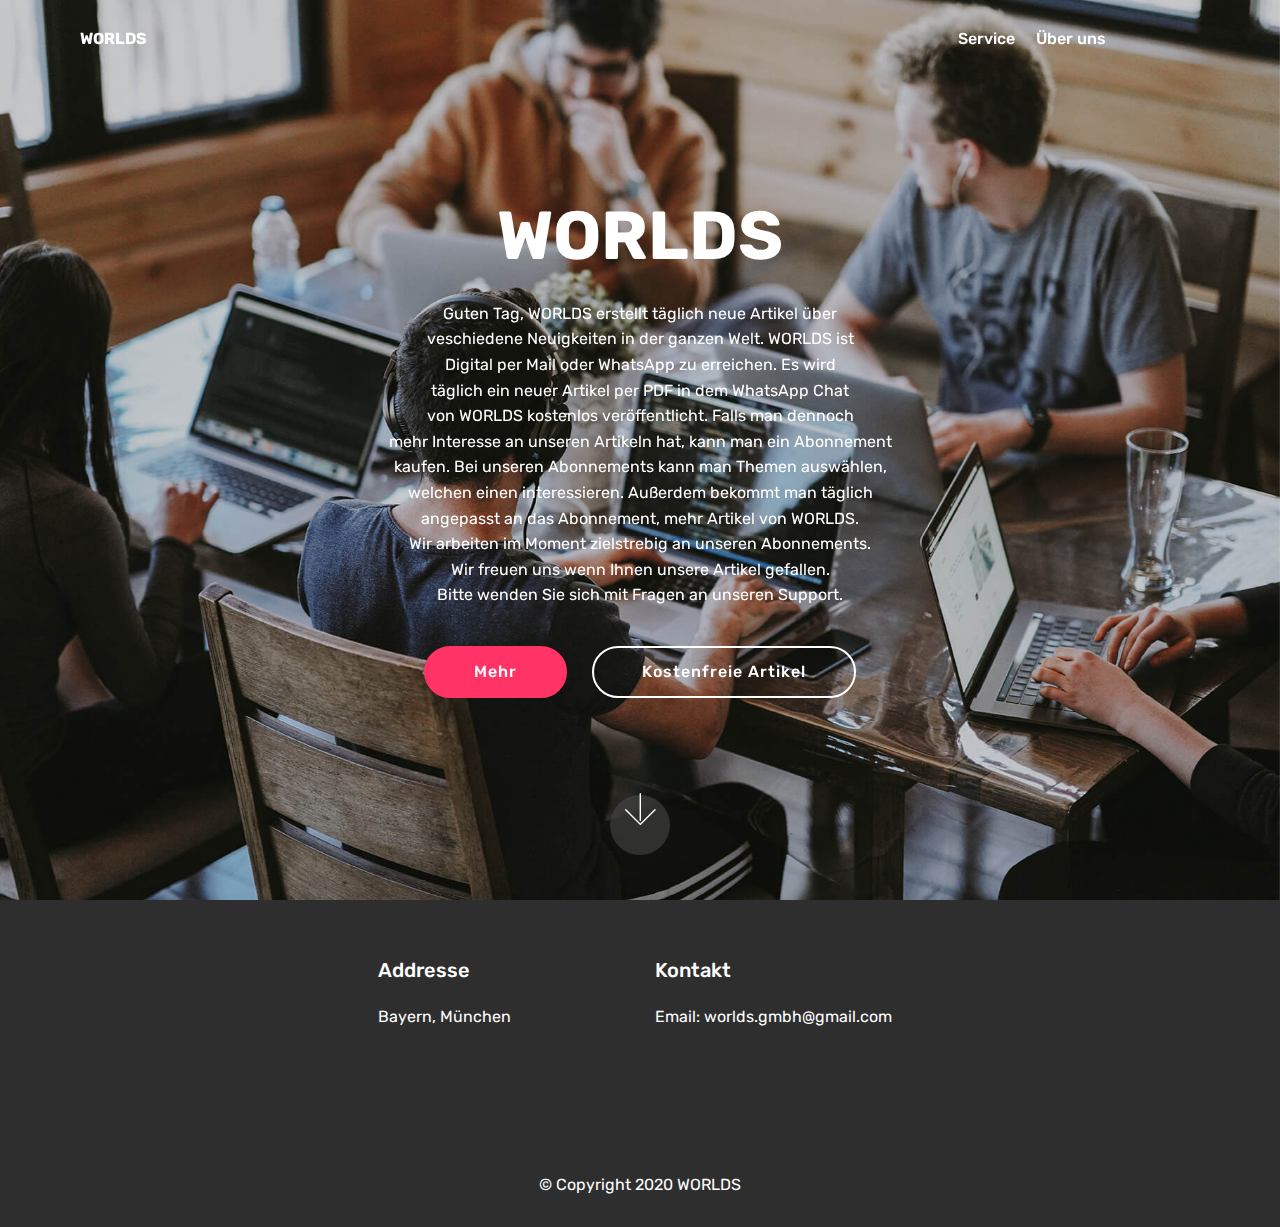
==== index.html @ b723267d "create github pages" ====
<!DOCTYPE html>
<html  >
<head>
  <!-- Site made with Mobirise Website Builder v4.12.3, https://mobirise.com -->
  <meta charset="UTF-8">
  <meta http-equiv="X-UA-Compatible" content="IE=edge">
  <meta name="generator" content="Mobirise v4.12.3, mobirise.com">
  <meta name="viewport" content="width=device-width, initial-scale=1, minimum-scale=1">
  <link rel="shortcut icon" href="assets/images/mbr-52x35.jpeg" type="image/x-icon">
  <meta name="description" content="">
  
  
  <title>Home</title>
  <link rel="stylesheet" href="assets/web/assets/mobirise-icons/mobirise-icons.css">
  <link rel="stylesheet" href="assets/bootstrap/css/bootstrap.min.css">
  <link rel="stylesheet" href="assets/bootstrap/css/bootstrap-grid.min.css">
  <link rel="stylesheet" href="assets/bootstrap/css/bootstrap-reboot.min.css">
  <link rel="stylesheet" href="assets/socicon/css/styles.css">
  <link rel="stylesheet" href="assets/tether/tether.min.css">
  <link rel="stylesheet" href="assets/dropdown/css/style.css">
  <link rel="stylesheet" href="assets/theme/css/style.css">
  <link rel="preload" as="style" href="assets/mobirise/css/mbr-additional.css"><link rel="stylesheet" href="assets/mobirise/css/mbr-additional.css" type="text/css">
  
  
  
</head>
<body>
  <section class="menu cid-qTkzRZLJNu" once="menu" id="menu1-0">

    

    <nav class="navbar navbar-expand beta-menu navbar-dropdown align-items-center navbar-fixed-top navbar-toggleable-sm bg-color transparent">
        <button class="navbar-toggler navbar-toggler-right" type="button" data-toggle="collapse" data-target="#navbarSupportedContent" aria-controls="navbarSupportedContent" aria-expanded="false" aria-label="Toggle navigation">
            <div class="hamburger">
                <span></span>
                <span></span>
                <span></span>
                <span></span>
            </div>
        </button>
        <div class="menu-logo">
            <div class="navbar-brand">
                
                <span class="navbar-caption-wrap"><a class="navbar-caption text-white display-4" href="index.html">
                        WORLDS</a></span>
            </div>
        </div>
        <div class="collapse navbar-collapse" id="navbarSupportedContent">
            <ul class="navbar-nav nav-dropdown nav-right" data-app-modern-menu="true"><li class="nav-item">
                    <a class="nav-link link text-white display-4" href="page1.html">
                        
                        Service</a>
                </li>
                <li class="nav-item">
                    <a class="nav-link link text-white display-4" href="https://mobirise.com">
                        Über uns &nbsp; &nbsp; &nbsp; &nbsp; &nbsp; &nbsp; &nbsp; &nbsp; &nbsp; &nbsp;&nbsp;</a>
                </li></ul>
            
        </div>
    </nav>
</section>

<section class="engine"><a href="https://mobirise.info/f">simple site creator</a></section><section class="cid-qTkA127IK8 mbr-fullscreen mbr-parallax-background" id="header2-1">

    

    

    <div class="container align-center">
        <div class="row justify-content-md-center">
            <div class="mbr-white col-md-10">
                <h1 class="mbr-section-title mbr-bold pb-3 mbr-fonts-style display-1">
                    WORLDS</h1>
                
                <p class="mbr-text pb-3 mbr-fonts-style display-7">Guten Tag, WORLDS erstellt täglich neue Artikel über <br>veschiedene Neuigkeiten in der ganzen Welt. WORLDS ist <br>Digital per Mail oder WhatsApp zu erreichen. Es wird<br>täglich ein neuer Artikel per PDF in dem WhatsApp Chat<br>von WORLDS kostenlos veröffentlicht. Falls man dennoch <br>mehr Interesse an unseren Artikeln hat, kann man ein Abonnement<br>kaufen. Bei unseren Abonnements kann man Themen auswählen,<br>welchen einen interessieren. Außerdem bekommt man täglich<br>angepasst an das Abonnement, mehr Artikel von WORLDS.<br>Wir arbeiten im Moment zielstrebig an unseren Abonnements.<br>Wir freuen uns wenn Ihnen unsere Artikel gefallen.<br>Bitte wenden Sie sich mit Fragen an unseren Support.</p>
                <div class="mbr-section-btn"><a class="btn btn-md btn-secondary display-4" href="http://wip.digital">Mehr</a>
                    <a class="btn btn-md btn-white-outline display-4" href="http://wip.digital">Kostenfreie Artikel</a></div>
            </div>
        </div>
    </div>
    <div class="mbr-arrow hidden-sm-down" aria-hidden="true">
        <a href="#next">
            <i class="mbri-down mbr-iconfont"></i>
        </a>
    </div>
</section>

<section class="cid-qTkAaeaxX5" id="footer1-2">

    

    

    <div class="container">
        <div class="media-container-row content text-white">
            <div class="col-12 col-md-3">
                <div class="media-wrap">
                    
                        <img src="assets/images/dunkelgrau-umrandet-fotografie-logo-132x132.png" alt="" title="">
                    
                </div>
            </div>
            <div class="col-12 col-md-3 mbr-fonts-style display-7">
                <h5 class="pb-3">
                    Addresse<br></h5>
                <p class="mbr-text">Bayern, München</p>
            </div>
            <div class="col-12 col-md-3 mbr-fonts-style display-7">
                <h5 class="pb-3">
                    Kontakt</h5>
                <p class="mbr-text">
                    Email: worlds.gmbh@gmail.com &nbsp; &nbsp; &nbsp; &nbsp; &nbsp; &nbsp; &nbsp; &nbsp; &nbsp; &nbsp;<br><br></p>
            </div>
            <div class="col-12 col-md-3 mbr-fonts-style display-7">
                <h5 class="pb-3"><br><br></h5>
                <p class="mbr-text"></p>
            </div>
        </div>
        
    </div>
</section>

<section once="footers" class="cid-rYHPuatcAz" id="footer6-9">

    

    

    <div class="container">
        <div class="media-container-row align-center mbr-white">
            <div class="col-12">
                <p class="mbr-text mb-0 mbr-fonts-style display-7">
                    © Copyright 2020 WORLDS</p>
            </div>
        </div>
    </div>
</section>


  <script src="assets/web/assets/jquery/jquery.min.js"></script>
  <script src="assets/popper/popper.min.js"></script>
  <script src="assets/bootstrap/js/bootstrap.min.js"></script>
  <script src="assets/tether/tether.min.js"></script>
  <script src="assets/dropdown/js/nav-dropdown.js"></script>
  <script src="assets/dropdown/js/navbar-dropdown.js"></script>
  <script src="assets/touchswipe/jquery.touch-swipe.min.js"></script>
  <script src="assets/parallax/jarallax.min.js"></script>
  <script src="assets/smoothscroll/smooth-scroll.js"></script>
  <script src="assets/theme/js/script.js"></script>
  
  
</body>
</html>
---- assets/web/assets/mobirise-icons/mobirise-icons.css ----
@font-face {
  font-family: 'MobiriseIcons';
  src:  url('mobirise-icons.eot?spat4u');
  src:  url('mobirise-icons.eot?spat4u#iefix') format('embedded-opentype'),
    url('mobirise-icons.ttf?spat4u') format('truetype'),
    url('mobirise-icons.woff?spat4u') format('woff'),
    url('mobirise-icons.svg?spat4u#MobiriseIcons') format('svg');
  font-weight: normal;
  font-style: normal;
  font-display: swap;
}

[class^="mbri-"], [class*=" mbri-"] {
  /* use !important to prevent issues with browser extensions that change fonts */
  font-family: MobiriseIcons !important;
  speak: none;
  font-style: normal;
  font-weight: normal;
  font-variant: normal;
  text-transform: none;
  line-height: 1;

  /* Better Font Rendering =========== */
  -webkit-font-smoothing: antialiased;
  -moz-osx-font-smoothing: grayscale;
}

.mbri-add-submenu:before {
  content: "\e900";
}
.mbri-alert:before {
  content: "\e901";
}
.mbri-align-center:before {
  content: "\e902";
}
.mbri-align-justify:before {
  content: "\e903";
}
.mbri-align-left:before {
  content: "\e904";
}
.mbri-align-right:before {
  content: "\e905";
}
.mbri-android:before {
  content: "\e906";
}
.mbri-apple:before {
  content: "\e907";
}
.mbri-arrow-down:before {
  content: "\e908";
}
.mbri-arrow-next:before {
  content: "\e909";
}
.mbri-arrow-prev:before {
  content: "\e90a";
}
.mbri-arrow-up:before {
  content: "\e90b";
}
.mbri-bold:before {
  content: "\e90c";
}
.mbri-bookmark:before {
  content: "\e90d";
}
.mbri-bootstrap:before {
  content: "\e90e";
}
.mbri-briefcase:before {
  content: "\e90f";
}
.mbri-browse:before {
  content: "\e910";
}
.mbri-bulleted-list:before {
  content: "\e911";
}
.mbri-calendar:before {
  content: "\e912";
}
.mbri-camera:before {
  content: "\e913";
}
.mbri-cart-add:before {
  content: "\e914";
}
.mbri-cart-full:before {
  content: "\e915";
}
.mbri-cash:before {
  content: "\e916";
}
.mbri-change-style:before {
  content: "\e917";
}
.mbri-chat:before {
  content: "\e918";
}
.mbri-clock:before {
  content: "\e919";
}
.mbri-close:before {
  content: "\e91a";
}
.mbri-cloud:before {
  content: "\e91b";
}
.mbri-code:before {
  content: "\e91c";
}
.mbri-contact-form:before {
  content: "\e91d";
}
.mbri-credit-card:before {
  content: "\e91e";
}
.mbri-cursor-click:before {
  content: "\e91f";
}
.mbri-cust-feedback:before {
  content: "\e920";
}
.mbri-database:before {
  content: "\e921";
}
.mbri-delivery:before {
  content: "\e922";
}
.mbri-desktop:before {
  content: "\e923";
}
.mbri-devices:before {
  content: "\e924";
}
.mbri-down:before {
  content: "\e925";
}
.mbri-download:before {
  content: "\e989";
}
.mbri-drag-n-drop:before {
  content: "\e927";
}
.mbri-drag-n-drop2:before {
  content: "\e928";
}
.mbri-edit:before {
  content: "\e929";
}
.mbri-edit2:before {
  content: "\e92a";
}
.mbri-error:before {
  content: "\e92b";
}
.mbri-extension:before {
  content: "\e92c";
}
.mbri-features:before {
  content: "\e92d";
}
.mbri-file:before {
  content: "\e92e";
}
.mbri-flag:before {
  content: "\e92f";
}
.mbri-folder:before {
  content: "\e930";
}
.mbri-gift:before {
  content: "\e931";
}
.mbri-github:before {
  content: "\e932";
}
.mbri-globe:before {
  content: "\e933";
}
.mbri-globe-2:before {
  content: "\e934";
}
.mbri-growing-chart:before {
  content: "\e935";
}
.mbri-hearth:before {
  content: "\e936";
}
.mbri-help:before {
  content: "\e937";
}
.mbri-home:before {
  content: "\e938";
}
.mbri-hot-cup:before {
  content: "\e939";
}
.mbri-idea:before {
  content: "\e93a";
}
.mbri-image-gallery:before {
  content: "\e93b";
}
.mbri-image-slider:before {
  content: "\e93c";
}
.mbri-info:before {
  content: "\e93d";
}
.mbri-italic:before {
  content: "\e93e";
}
.mbri-key:before {
  content: "\e93f";
}
.mbri-laptop:before {
  content: "\e940";
}
.mbri-layers:before {
  content: "\e941";
}
.mbri-left-right:before {
  content: "\e942";
}
.mbri-left:before {
  content: "\e943";
}
.mbri-letter:before {
  content: "\e944";
}
.mbri-like:before {
  content: "\e945";
}
.mbri-link:before {
  content: "\e946";
}
.mbri-lock:before {
  content: "\e947";
}
.mbri-login:before {
  content: "\e948";
}
.mbri-logout:before {
  content: "\e949";
}
.mbri-magic-stick:before {
  content: "\e94a";
}
.mbri-map-pin:before {
  content: "\e94b";
}
.mbri-menu:before {
  content: "\e94c";
}
.mbri-mobile:before {
  content: "\e94d";
}
.mbri-mobile2:before {
  content: "\e94e";
}
.mbri-mobirise:before {
  content: "\e94f";
}
.mbri-more-horizontal:before {
  content: "\e950";
}
.mbri-more-vertical:before {
  content: "\e951";
}
.mbri-music:before {
  content: "\e952";
}
.mbri-new-file:before {
  content: "\e953";
}
.mbri-numbered-list:before {
  content: "\e954";
}
.mbri-opened-folder:before {
  content: "\e955";
}
.mbri-pages:before {
  content: "\e956";
}
.mbri-paper-plane:before {
  content: "\e957";
}
.mbri-paperclip:before {
  content: "\e958";
}
.mbri-photo:before {
  content: "\e959";
}
.mbri-photos:before {
  content: "\e95a";
}
.mbri-pin:before {
  content: "\e95b";
}
.mbri-play:before {
  content: "\e95c";
}
.mbri-plus:before {
  content: "\e95d";
}
.mbri-preview:before {
  content: "\e95e";
}
.mbri-print:before {
  content: "\e95f";
}
.mbri-protect:before {
  content: "\e960";
}
.mbri-question:before {
  content: "\e961";
}
.mbri-quote-left:before {
  content: "\e962";
}
.mbri-quote-right:before {
  content: "\e963";
}
.mbri-refresh:before {
  content: "\e964";
}
.mbri-responsive:before {
  content: "\e965";
}
.mbri-right:before {
  content: "\e966";
}
.mbri-rocket:before {
  content: "\e967";
}
.mbri-sad-face:before {
  content: "\e968";
}
.mbri-sale:before {
  content: "\e969";
}
.mbri-save:before {
  content: "\e96a";
}
.mbri-search:before {
  content: "\e96b";
}
.mbri-setting:before {
  content: "\e96c";
}
.mbri-setting2:before {
  content: "\e96d";
}
.mbri-setting3:before {
  content: "\e96e";
}
.mbri-share:before {
  content: "\e96f";
}
.mbri-shopping-bag:before {
  content: "\e970";
}
.mbri-shopping-basket:before {
  content: "\e971";
}
.mbri-shopping-cart:before {
  content: "\e972";
}
.mbri-sites:before {
  content: "\e973";
}
.mbri-smile-face:before {
  content: "\e974";
}
.mbri-speed:before {
  content: "\e975";
}
.mbri-star:before {
  content: "\e976";
}
.mbri-success:before {
  content: "\e977";
}
.mbri-sun:before {
  content: "\e978";
}
.mbri-sun2:before {
  content: "\e979";
}
.mbri-tablet:before {
  content: "\e97a";
}
.mbri-tablet-vertical:before {
  content: "\e97b";
}
.mbri-target:before {
  content: "\e97c";
}
.mbri-timer:before {
  content: "\e97d";
}
.mbri-to-ftp:before {
  content: "\e97e";
}
.mbri-to-local-drive:before {
  content: "\e97f";
}
.mbri-touch-swipe:before {
  content: "\e980";
}
.mbri-touch:before {
  content: "\e981";
}
.mbri-trash:before {
  content: "\e982";
}
.mbri-underline:before {
  content: "\e983";
}
.mbri-unlink:before {
  content: "\e984";
}
.mbri-unlock:before {
  content: "\e985";
}
.mbri-up-down:before {
  content: "\e986";
}
.mbri-up:before {
  content: "\e987";
}
.mbri-update:before {
  content: "\e988";
}
.mbri-upload:before {
 content: "\e926"; 
}
.mbri-user:before {
  content: "\e98a";
}
.mbri-user2:before {
  content: "\e98b";
}
.mbri-users:before {
  content: "\e98c";
}
.mbri-video:before {
  content: "\e98d";
}
.mbri-video-play:before {
  content: "\e98e";
}
.mbri-watch:before {
  content: "\e98f";
}
.mbri-website-theme:before {
  content: "\e990";
}
.mbri-wifi:before {
  content: "\e991";
}
.mbri-windows:before {
  content: "\e992";
}
.mbri-zoom-out:before {
  content: "\e993";
}
.mbri-redo:before {
  content: "\e994";
}
.mbri-undo:before {
  content: "\e995";
}
---- assets/socicon/css/styles.css ----
@charset "UTF-8";

@font-face {
  font-family: 'Socicon';
  src:  url('../fonts/socicon.eot');
  src:  url('../fonts/socicon.eot?#iefix') format('embedded-opentype'),
    url('../fonts/socicon.woff2') format('woff2'),
    url('../fonts/socicon.ttf') format('truetype'),
    url('../fonts/socicon.woff') format('woff'),
    url('../fonts/socicon.svg#socicon') format('svg');
  font-weight: normal;
  font-style: normal;
}

[data-icon]:before {
  font-family: "socicon" !important;
  content: attr(data-icon);
  font-style: normal !important;
  font-weight: normal !important;
  font-variant: normal !important;
  text-transform: none !important;
  speak: none;
  line-height: 1;
  -webkit-font-smoothing: antialiased;
  -moz-osx-font-smoothing: grayscale;
}

[class^="socicon-"], [class*=" socicon-"] {
  /* use !important to prevent issues with browser extensions that change fonts */
  font-family: 'Socicon' !important;
  speak: none;
  font-style: normal;
  font-weight: normal;
  font-variant: normal;
  text-transform: none;
  line-height: 1;

  /* Better Font Rendering =========== */
  -webkit-font-smoothing: antialiased;
  -moz-osx-font-smoothing: grayscale;
}

.socicon-eitaa:before {
  content: "\e97c";
}
.socicon-soroush:before {
  content: "\e97d";
}
.socicon-bale:before {
  content: "\e97e";
}
.socicon-zazzle:before {
  content: "\e97b";
}
.socicon-society6:before {
  content: "\e97a";
}
.socicon-redbubble:before {
  content: "\e979";
}
.socicon-avvo:before {
  content: "\e978";
}
.socicon-stitcher:before {
  content: "\e977";
}
.socicon-googlehangouts:before {
  content: "\e974";
}
.socicon-dlive:before {
  content: "\e975";
}
.socicon-vsco:before {
  content: "\e976";
}
.socicon-flipboard:before {
  content: "\e973";
}
.socicon-ubuntu:before {
  content: "\e958";
}
.socicon-artstation:before {
  content: "\e959";
}
.socicon-invision:before {
  content: "\e95a";
}
.socicon-torial:before {
  content: "\e95b";
}
.socicon-collectorz:before {
  content: "\e95c";
}
.socicon-seenthis:before {
  content: "\e95d";
}
.socicon-googleplaymusic:before {
  content: "\e95e";
}
.socicon-debian:before {
  content: "\e95f";
}
.socicon-filmfreeway:before {
  content: "\e960";
}
.socicon-gnome:before {
  content: "\e961";
}
.socicon-itchio:before {
  content: "\e962";
}
.socicon-jamendo:before {
  content: "\e963";
}
.socicon-mix:before {
  content: "\e964";
}
.socicon-sharepoint:before {
  content: "\e965";
}
.socicon-tinder:before {
  content: "\e966";
}
.socicon-windguru:before {
  content: "\e967";
}
.socicon-cdbaby:before {
  content: "\e968";
}
.socicon-elementaryos:before {
  content: "\e969";
}
.socicon-stage32:before {
  content: "\e96a";
}
.socicon-tiktok:before {
  content: "\e96b";
}
.socicon-gitter:before {
  content: "\e96c";
}
.socicon-letterboxd:before {
  content: "\e96d";
}
.socicon-threema:before {
  content: "\e96e";
}
.socicon-splice:before {
  content: "\e96f";
}
.socicon-metapop:before {
  content: "\e970";
}
.socicon-naver:before {
  content: "\e971";
}
.socicon-remote:before {
  content: "\e972";
}
.socicon-internet:before {
  content: "\e957";
}
.socicon-moddb:before {
  content: "\e94b";
}
.socicon-indiedb:before {
  content: "\e94c";
}
.socicon-traxsource:before {
  content: "\e94d";
}
.socicon-gamefor:before {
  content: "\e94e";
}
.socicon-pixiv:before {
  content: "\e94f";
}
.socicon-myanimelist:before {
  content: "\e950";
}
.socicon-blackberry:before {
  content: "\e951";
}
.socicon-wickr:before {
  content: "\e952";
}
.socicon-spip:before {
  content: "\e953";
}
.socicon-napster:before {
  content: "\e954";
}
.socicon-beatport:before {
  content: "\e955";
}
.socicon-hackerone:before {
  content: "\e956";
}
.socicon-hackernews:before {
  content: "\e946";
}
.socicon-smashwords:before {
  content: "\e947";
}
.socicon-kobo:before {
  content: "\e948";
}
.socicon-bookbub:before {
  content: "\e949";
}
.socicon-mailru:before {
  content: "\e94a";
}
.socicon-gitlab:before {
  content: "\e945";
}
.socicon-instructables:before {
  content: "\e944";
}
.socicon-portfolio:before {
  content: "\e943";
}
.socicon-codered:before {
  content: "\e940";
}
.socicon-origin:before {
  content: "\e941";
}
.socicon-nextdoor:before {
  content: "\e942";
}
.socicon-udemy:before {
  content: "\e93f";
}
.socicon-livemaster:before {
  content: "\e93e";
}
.socicon-crunchbase:before {
  content: "\e93b";
}
.socicon-homefy:before {
  content: "\e93c";
}
.socicon-calendly:before {
  content: "\e93d";
}
.socicon-realtor:before {
  content: "\e90f";
}
.socicon-tidal:before {
  content: "\e910";
}
.socicon-qobuz:before {
  content: "\e911";
}
.socicon-natgeo:before {
  content: "\e912";
}
.socicon-mastodon:before {
  content: "\e913";
}
.socicon-unsplash:before {
  content: "\e914";
}
.socicon-homeadvisor:before {
  content: "\e915";
}
.socicon-angieslist:before {
  content: "\e916";
}
.socicon-codepen:before {
  content: "\e917";
}
.socicon-slack:before {
  content: "\e918";
}
.socicon-openaigym:before {
  content: "\e919";
}
.socicon-logmein:before {
  content: "\e91a";
}
.socicon-fiverr:before {
  content: "\e91b";
}
.socicon-gotomeeting:before {
  content: "\e91c";
}
.socicon-aliexpress:before {
  content: "\e91d";
}
.socicon-guru:before {
  content: "\e91e";
}
.socicon-appstore:before {
  content: "\e91f";
}
.socicon-homes:before {
  content: "\e920";
}
.socicon-zoom:before {
  content: "\e921";
}
.socicon-alibaba:before {
  content: "\e922";
}
.socicon-craigslist:before {
  content: "\e923";
}
.socicon-wix:before {
  content: "\e924";
}
.socicon-redfin:before {
  content: "\e925";
}
.socicon-googlecalendar:before {
  content: "\e926";
}
.socicon-shopify:before {
  content: "\e927";
}
.socicon-freelancer:before {
  content: "\e928";
}
.socicon-seedrs:before {
  content: "\e929";
}
.socicon-bing:before {
  content: "\e92a";
}
.socicon-doodle:before {
  content: "\e92b";
}
.socicon-bonanza:before {
  content: "\e92c";
}
.socicon-squarespace:before {
  content: "\e92d";
}
.socicon-toptal:before {
  content: "\e92e";
}
.socicon-gust:before {
  content: "\e92f";
}
.socicon-ask:before {
  content: "\e930";
}
.socicon-trulia:before {
  content: "\e931";
}
.socicon-loomly:before {
  content: "\e932";
}
.socicon-ghost:before {
  content: "\e933";
}
.socicon-upwork:before {
  content: "\e934";
}
.socicon-fundable:before {
  content: "\e935";
}
.socicon-booking:before {
  content: "\e936";
}
.socicon-googlemaps:before {
  content: "\e937";
}
.socicon-zillow:before {
  content: "\e938";
}
.socicon-niconico:before {
  content: "\e939";
}
.socicon-toneden:before {
  content: "\e93a";
}
.socicon-augment:before {
  content: "\e908";
}
.socicon-bitbucket:before {
  content: "\e909";
}
.socicon-fyuse:before {
  content: "\e90a";
}
.socicon-yt-gaming:before {
  content: "\e90b";
}
.socicon-sketchfab:before {
  content: "\e90c";
}
.socicon-mobcrush:before {
  content: "\e90d";
}
.socicon-microsoft:before {
  content: "\e90e";
}
.socicon-pandora:before {
  content: "\e907";
}
.socicon-messenger:before {
  content: "\e906";
}
.socicon-gamewisp:before {
  content: "\e905";
}
.socicon-bloglovin:before {
  content: "\e904";
}
.socicon-tunein:before {
  content: "\e903";
}
.socicon-gamejolt:before {
  content: "\e901";
}
.socicon-trello:before {
  content: "\e902";
}
.socicon-spreadshirt:before {
  content: "\e900";
}
.socicon-500px:before {
  content: "\e000";
}
.socicon-8tracks:before {
  content: "\e001";
}
.socicon-airbnb:before {
  content: "\e002";
}
.socicon-alliance:before {
  content: "\e003";
}
.socicon-amazon:before {
  content: "\e004";
}
.socicon-amplement:before {
  content: "\e005";
}
.socicon-android:before {
  content: "\e006";
}
.socicon-angellist:before {
  content: "\e007";
}
.socicon-apple:before {
  content: "\e008";
}
.socicon-appnet:before {
  content: "\e009";
}
.socicon-baidu:before {
  content: "\e00a";
}
.socicon-bandcamp:before {
  content: "\e00b";
}
.socicon-battlenet:before {
  content: "\e00c";
}
.socicon-mixer:before {
  content: "\e00d";
}
.socicon-bebee:before {
  content: "\e00e";
}
.socicon-bebo:before {
  content: "\e00f";
}
.socicon-behance:before {
  content: "\e010";
}
.socicon-blizzard:before {
  content: "\e011";
}
.socicon-blogger:before {
  content: "\e012";
}
.socicon-buffer:before {
  content: "\e013";
}
.socicon-chrome:before {
  content: "\e014";
}
.socicon-coderwall:before {
  content: "\e015";
}
.socicon-curse:before {
  content: "\e016";
}
.socicon-dailymotion:before {
  content: "\e017";
}
.socicon-deezer:before {
  content: "\e018";
}
.socicon-delicious:before {
  content: "\e019";
}
.socicon-deviantart:before {
  content: "\e01a";
}
.socicon-diablo:before {
  content: "\e01b";
}
.socicon-digg:before {
  content: "\e01c";
}
.socicon-discord:before {
  content: "\e01d";
}
.socicon-disqus:before {
  content: "\e01e";
}
.socicon-douban:before {
  content: "\e01f";
}
.socicon-draugiem:before {
  content: "\e020";
}
.socicon-dribbble:before {
  content: "\e021";
}
.socicon-drupal:before {
  content: "\e022";
}
.socicon-ebay:before {
  content: "\e023";
}
.socicon-ello:before {
  content: "\e024";
}
.socicon-endomodo:before {
  content: "\e025";
}
.socicon-envato:before {
  content: "\e026";
}
.socicon-etsy:before {
  content: "\e027";
}
.socicon-facebook:before {
  content: "\e028";
}
.socicon-feedburner:before {
  content: "\e029";
}
.socicon-filmweb:before {
  content: "\e02a";
}
.socicon-firefox:before {
  content: "\e02b";
}
.socicon-flattr:before {
  content: "\e02c";
}
.socicon-flickr:before {
  content: "\e02d";
}
.socicon-formulr:before {
  content: "\e02e";
}
.socicon-forrst:before {
  content: "\e02f";
}
.socicon-foursquare:before {
  content: "\e030";
}
.socicon-friendfeed:before {
  content: "\e031";
}
.socicon-github:before {
  content: "\e032";
}
.socicon-goodreads:before {
  content: "\e033";
}
.socicon-google:before {
  content: "\e034";
}
.socicon-googlescholar:before {
  content: "\e035";
}
.socicon-googlegroups:before {
  content: "\e036";
}
.socicon-googlephotos:before {
  content: "\e037";
}
.socicon-googleplus:before {
  content: "\e038";
}
.socicon-grooveshark:before {
  content: "\e039";
}
.socicon-hackerrank:before {
  content: "\e03a";
}
.socicon-hearthstone:before {
  content: "\e03b";
}
.socicon-hellocoton:before {
  content: "\e03c";
}
.socicon-heroes:before {
  content: "\e03d";
}
.socicon-smashcast:before {
  content: "\e03e";
}
.socicon-horde:before {
  content: "\e03f";
}
.socicon-houzz:before {
  content: "\e040";
}
.socicon-icq:before {
  content: "\e041";
}
.socicon-identica:before {
  content: "\e042";
}
.socicon-imdb:before {
  content: "\e043";
}
.socicon-instagram:before {
  content: "\e044";
}
.socicon-issuu:before {
  content: "\e045";
}
.socicon-istock:before {
  content: "\e046";
}
.socicon-itunes:before {
  content: "\e047";
}
.socicon-keybase:before {
  content: "\e048";
}
.socicon-lanyrd:before {
  content: "\e049";
}
.socicon-lastfm:before {
  content: "\e04a";
}
.socicon-line:before {
  content: "\e04b";
}
.socicon-linkedin:before {
  content: "\e04c";
}
.socicon-livejournal:before {
  content: "\e04d";
}
.socicon-lyft:before {
  content: "\e04e";
}
.socicon-macos:before {
  content: "\e04f";
}
.socicon-mail:before {
  content: "\e050";
}
.socicon-medium:before {
  content: "\e051";
}
.socicon-meetup:before {
  content: "\e052";
}
.socicon-mixcloud:before {
  content: "\e053";
}
.socicon-modelmayhem:before {
  content: "\e054";
}
.socicon-mumble:before {
  content: "\e055";
}
.socicon-myspace:before {
  content: "\e056";
}
.socicon-newsvine:before {
  content: "\e057";
}
.socicon-nintendo:before {
  content: "\e058";
}
.socicon-npm:before {
  content: "\e059";
}
.socicon-odnoklassniki:before {
  content: "\e05a";
}
.socicon-openid:before {
  content: "\e05b";
}
.socicon-opera:before {
  content: "\e05c";
}
.socicon-outlook:before {
  content: "\e05d";
}
.socicon-overwatch:before {
  content: "\e05e";
}
.socicon-patreon:before {
  content: "\e05f";
}
.socicon-paypal:before {
  content: "\e060";
}
.socicon-periscope:before {
  content: "\e061";
}
.socicon-persona:before {
  content: "\e062";
}
.socicon-pinterest:before {
  content: "\e063";
}
.socicon-play:before {
  content: "\e064";
}
.socicon-player:before {
  content: "\e065";
}
.socicon-playstation:before {
  content: "\e066";
}
.socicon-pocket:before {
  content: "\e067";
}
.socicon-qq:before {
  content: "\e068";
}
.socicon-quora:before {
  content: "\e069";
}
.socicon-raidcall:before {
  content: "\e06a";
}
.socicon-ravelry:before {
  content: "\e06b";
}
.socicon-reddit:before {
  content: "\e06c";
}
.socicon-renren:before {
  content: "\e06d";
}
.socicon-researchgate:before {
  content: "\e06e";
}
.socicon-residentadvisor:before {
  content: "\e06f";
}
.socicon-reverbnation:before {
  content: "\e070";
}
.socicon-rss:before {
  content: "\e071";
}
.socicon-sharethis:before {
  content: "\e072";
}
.socicon-skype:before {
  content: "\e073";
}
.socicon-slideshare:before {
  content: "\e074";
}
.socicon-smugmug:before {
  content: "\e075";
}
.socicon-snapchat:before {
  content: "\e076";
}
.socicon-songkick:before {
  content: "\e077";
}
.socicon-soundcloud:before {
  content: "\e078";
}
.socicon-spotify:before {
  content: "\e079";
}
.socicon-stackexchange:before {
  content: "\e07a";
}
.socicon-stackoverflow:before {
  content: "\e07b";
}
.socicon-starcraft:before {
  content: "\e07c";
}
.socicon-stayfriends:before {
  content: "\e07d";
}
.socicon-steam:before {
  content: "\e07e";
}
.socicon-storehouse:before {
  content: "\e07f";
}
.socicon-strava:before {
  content: "\e080";
}
.socicon-streamjar:before {
  content: "\e081";
}
.socicon-stumbleupon:before {
  content: "\e082";
}
.socicon-swarm:before {
  content: "\e083";
}
.socicon-teamspeak:before {
  content: "\e084";
}
.socicon-teamviewer:before {
  content: "\e085";
}
.socicon-technorati:before {
  content: "\e086";
}
.socicon-telegram:before {
  content: "\e087";
}
.socicon-tripadvisor:before {
  content: "\e088";
}
.socicon-tripit:before {
  content: "\e089";
}
.socicon-triplej:before {
  content: "\e08a";
}
.socicon-tumblr:before {
  content: "\e08b";
}
.socicon-twitch:before {
  content: "\e08c";
}
.socicon-twitter:before {
  content: "\e08d";
}
.socicon-uber:before {
  content: "\e08e";
}
.socicon-ventrilo:before {
  content: "\e08f";
}
.socicon-viadeo:before {
  content: "\e090";
}
.socicon-viber:before {
  content: "\e091";
}
.socicon-viewbug:before {
  content: "\e092";
}
.socicon-vimeo:before {
  content: "\e093";
}
.socicon-vine:before {
  content: "\e094";
}
.socicon-vkontakte:before {
  content: "\e095";
}
.socicon-warcraft:before {
  content: "\e096";
}
.socicon-wechat:before {
  content: "\e097";
}
.socicon-weibo:before {
  content: "\e098";
}
.socicon-whatsapp:before {
  content: "\e099";
}
.socicon-wikipedia:before {
  content: "\e09a";
}
.socicon-windows:before {
  content: "\e09b";
}
.socicon-wordpress:before {
  content: "\e09c";
}
.socicon-wykop:before {
  content: "\e09d";
}
.socicon-xbox:before {
  content: "\e09e";
}
.socicon-xing:before {
  content: "\e09f";
}
.socicon-yahoo:before {
  content: "\e0a0";
}
.socicon-yammer:before {
  content: "\e0a1";
}
.socicon-yandex:before {
  content: "\e0a2";
}
.socicon-yelp:before {
  content: "\e0a3";
}
.socicon-younow:before {
  content: "\e0a4";
}
.socicon-youtube:before {
  content: "\e0a5";
}
.socicon-zapier:before {
  content: "\e0a6";
}
.socicon-zerply:before {
  content: "\e0a7";
}
.socicon-zomato:before {
  content: "\e0a8";
}
.socicon-zynga:before {
  content: "\e0a9";
}
---- assets/dropdown/css/style.css ----
.navbar-dropdown {
  left: 0;
  padding: 0;
  position: absolute;
  right: 0;
  top: 0;
  transition: all 0.45s ease;
  z-index: 1030;
  background: #282828; }
  .navbar-dropdown .navbar-logo {
    margin-right: 0.8rem;
    transition: margin 0.3s ease-in-out;
    vertical-align: middle; }
    .navbar-dropdown .navbar-logo img {
      height: 3.125rem;
      transition: all 0.3s ease-in-out; }
    .navbar-dropdown .navbar-logo.mbr-iconfont {
      font-size: 3.125rem;
      line-height: 3.125rem; }
  .navbar-dropdown .navbar-caption {
    font-weight: 700;
    white-space: normal;
    vertical-align: -4px;
    line-height: 3.125rem !important; }
    .navbar-dropdown .navbar-caption, .navbar-dropdown .navbar-caption:hover {
      color: inherit;
      text-decoration: none; }
  .navbar-dropdown .mbr-iconfont + .navbar-caption {
    vertical-align: -1px; }
  .navbar-dropdown.navbar-fixed-top {
    position: fixed; }
  .navbar-dropdown .navbar-brand span {
    vertical-align: -4px; }
  .navbar-dropdown.bg-color.transparent {
    background: none; }
  .navbar-dropdown.navbar-short .navbar-brand {
    padding: 0.625rem 0; }
    .navbar-dropdown.navbar-short .navbar-brand span {
      vertical-align: -1px; }
  .navbar-dropdown.navbar-short .navbar-caption {
    line-height: 2.375rem !important;
    vertical-align: -2px; }
  .navbar-dropdown.navbar-short .navbar-logo {
    margin-right: 0.5rem; }
    .navbar-dropdown.navbar-short .navbar-logo img {
      height: 2.375rem; }
    .navbar-dropdown.navbar-short .navbar-logo.mbr-iconfont {
      font-size: 2.375rem;
      line-height: 2.375rem; }
  .navbar-dropdown.navbar-short .mbr-table-cell {
    height: 3.625rem; }
  .navbar-dropdown .navbar-close {
    left: 0.6875rem;
    position: fixed;
    top: 0.75rem;
    z-index: 1000; }
  .navbar-dropdown .hamburger-icon {
    content: "";
    display: inline-block;
    vertical-align: middle;
    width: 16px;
    -webkit-box-shadow: 0 -6px 0 1px #282828,0 0 0 1px #282828,0 6px 0 1px #282828;
    -moz-box-shadow: 0 -6px 0 1px #282828,0 0 0 1px #282828,0 6px 0 1px #282828;
    box-shadow: 0 -6px 0 1px #282828,0 0 0 1px #282828,0 6px 0 1px #282828; }

.dropdown-menu .dropdown-toggle[data-toggle="dropdown-submenu"]::after {
  border-bottom: 0.35em solid transparent;
  border-left: 0.35em solid;
  border-right: 0;
  border-top: 0.35em solid transparent;
  margin-left: 0.3rem; }

.dropdown-menu .dropdown-item:focus {
  outline: 0; }

.nav-dropdown {
  font-size: 0.75rem;
  font-weight: 500;
  height: auto !important; }
  .nav-dropdown .nav-btn {
    padding-left: 1rem; }
  .nav-dropdown .link {
    margin: .667em 1.667em;
    font-weight: 500;
    padding: 0;
    transition: color .2s ease-in-out; }
    .nav-dropdown .link.dropdown-toggle {
      margin-right: 2.583em; }
      .nav-dropdown .link.dropdown-toggle::after {
        margin-left: .25rem;
        border-top: 0.35em solid;
        border-right: 0.35em solid transparent;
        border-left: 0.35em solid transparent;
        border-bottom: 0; }
      .nav-dropdown .link.dropdown-toggle[aria-expanded="true"] {
        margin: 0;
        padding: 0.667em 3.263em  0.667em 1.667em; }
  .nav-dropdown .link::after,
  .nav-dropdown .dropdown-item::after {
    color: inherit; }
  .nav-dropdown .btn {
    font-size: 0.75rem;
    font-weight: 700;
    letter-spacing: 0;
    margin-bottom: 0;
    padding-left: 1.25rem;
    padding-right: 1.25rem; }
  .nav-dropdown .dropdown-menu {
    border-radius: 0;
    border: 0;
    left: 0;
    margin: 0;
    padding-bottom: 1.25rem;
    padding-top: 1.25rem;
    position: relative; }
  .nav-dropdown .dropdown-submenu {
    margin-left: 0.125rem;
    top: 0; }
  .nav-dropdown .dropdown-item {
    font-weight: 500;
    line-height: 2;
    padding: 0.3846em 4.615em 0.3846em 1.5385em;
    position: relative;
    transition: color .2s ease-in-out, background-color .2s ease-in-out; }
    .nav-dropdown .dropdown-item::after {
      margin-top: -0.3077em;
      position: absolute;
      right: 1.1538em;
      top: 50%; }
    .nav-dropdown .dropdown-item:focus, .nav-dropdown .dropdown-item:hover {
      background: none; }

@media (max-width: 767px) {
  .nav-dropdown.navbar-toggleable-sm {
    bottom: 0;
    display: none;
    left: 0;
    overflow-x: hidden;
    position: fixed;
    top: 0;
    transform: translateX(-100%);
    -ms-transform: translateX(-100%);
    -webkit-transform: translateX(-100%);
    width: 18.75rem;
    z-index: 999; } }
.nav-dropdown.navbar-toggleable-xl {
  bottom: 0;
  display: none;
  left: 0;
  overflow-x: hidden;
  position: fixed;
  top: 0;
  transform: translateX(-100%);
  -ms-transform: translateX(-100%);
  -webkit-transform: translateX(-100%);
  width: 18.75rem;
  z-index: 999; }

.nav-dropdown-sm {
  display: block !important;
  overflow-x: hidden;
  overflow: auto;
  padding-top: 3.875rem; }
  .nav-dropdown-sm::after {
    content: "";
    display: block;
    height: 3rem;
    width: 100%; }
  .nav-dropdown-sm.collapse.in ~ .navbar-close {
    display: block !important; }
  .nav-dropdown-sm.collapsing, .nav-dropdown-sm.collapse.in {
    transform: translateX(0);
    -ms-transform: translateX(0);
    -webkit-transform: translateX(0);
    transition: all 0.25s ease-out;
    -webkit-transition: all 0.25s ease-out;
    background: #282828; }
  .nav-dropdown-sm.collapsing[aria-expanded="false"] {
    transform: translateX(-100%);
    -ms-transform: translateX(-100%);
    -webkit-transform: translateX(-100%); }
  .nav-dropdown-sm .nav-item {
    display: block;
    margin-left: 0 !important;
    padding-left: 0; }
  .nav-dropdown-sm .link,
  .nav-dropdown-sm .dropdown-item {
    border-top: 1px dotted rgba(255, 255, 255, 0.1);
    font-size: 0.8125rem;
    line-height: 1.6;
    margin: 0 !important;
    padding: 0.875rem 2.4rem 0.875rem 1.5625rem !important;
    position: relative;
    white-space: normal; }
    .nav-dropdown-sm .link:focus, .nav-dropdown-sm .link:hover,
    .nav-dropdown-sm .dropdown-item:focus,
    .nav-dropdown-sm .dropdown-item:hover {
      background: rgba(0, 0, 0, 0.2) !important;
      color: #c0a375; }
  .nav-dropdown-sm .nav-btn {
    position: relative;
    padding: 1.5625rem 1.5625rem 0 1.5625rem; }
    .nav-dropdown-sm .nav-btn::before {
      border-top: 1px dotted rgba(255, 255, 255, 0.1);
      content: "";
      left: 0;
      position: absolute;
      top: 0;
      width: 100%; }
    .nav-dropdown-sm .nav-btn + .nav-btn {
      padding-top: 0.625rem; }
      .nav-dropdown-sm .nav-btn + .nav-btn::before {
        display: none; }
  .nav-dropdown-sm .btn {
    padding: 0.625rem 0; }
  .nav-dropdown-sm .dropdown-toggle[data-toggle="dropdown-submenu"]::after {
    margin-left: .25rem;
    border-top: 0.35em solid;
    border-right: 0.35em solid transparent;
    border-left: 0.35em solid transparent;
    border-bottom: 0; }
  .nav-dropdown-sm .dropdown-toggle[data-toggle="dropdown-submenu"][aria-expanded="true"]::after {
    border-top: 0;
    border-right: 0.35em solid transparent;
    border-left: 0.35em solid transparent;
    border-bottom: 0.35em solid; }
  .nav-dropdown-sm .dropdown-menu {
    margin: 0;
    padding: 0;
    position: relative;
    top: 0;
    left: 0;
    width: 100%;
    border: 0;
    float: none;
    border-radius: 0;
    background: none; }
  .nav-dropdown-sm .dropdown-submenu {
    left: 100%;
    margin-left: 0.125rem;
    margin-top: -1.25rem;
    top: 0; }

.navbar-toggleable-sm .nav-dropdown .dropdown-menu {
  position: absolute; }

.navbar-toggleable-sm .nav-dropdown .dropdown-submenu {
  left: 100%;
  margin-left: 0.125rem;
  margin-top: -1.25rem;
  top: 0; }

.navbar-toggleable-sm.opened .nav-dropdown .dropdown-menu {
  position: relative; }

.navbar-toggleable-sm.opened .nav-dropdown .dropdown-submenu {
  left: 0;
  margin-left: 00rem;
  margin-top: 0rem;
  top: 0; }

.is-builder .nav-dropdown.collapsing {
  transition: none !important; }

/*# sourceMappingURL=style.css.map */
---- assets/theme/css/style.css ----
@charset "UTF-8";
/*!
 * Mobirise v4 theme (https://mobirise.com/)
 * Copyright 2017 Mobirise
 */
section {
  background-color: #eeeeee;
}

body {
  font-style: normal;
  line-height: 1.5;
}

section,
.container,
.container-fluid {
  position: relative;
  word-wrap: break-word;
}

a.mbr-iconfont:hover {
  text-decoration: none;
}

.article .lead p,
.article .lead ul,
.article .lead ol,
.article .lead pre,
.article .lead blockquote {
  margin-bottom: 0;
}

ul,
ol,
pre,
blockquote {
  margin-bottom: 2.3125rem;
}

pre {
  background: #f4f4f4;
  padding: 10px 24px;
  white-space: pre-wrap;
}

.inactive {
  -webkit-user-select: none;
  -moz-user-select: none;
  -ms-user-select: none;
  user-select: none;
  pointer-events: none;
  -webkit-user-drag: none;
  user-drag: none;
}

.mbr-section__comments .row {
  justify-content: center;
  -webkit-justify-content: center;
}

a {
  font-style: normal;
  font-weight: 400;
  cursor: pointer;
}
a, a:hover {
  text-decoration: none;
}

figure {
  margin-bottom: 0;
}

body {
  color: #232323;
}

h1,
h2,
h3,
h4,
h5,
h6,
.h1,
.h2,
.h3,
.h4,
.h5,
.h6,
.display-1,
.display-2,
.display-3,
.display-4 {
  line-height: 1;
  word-break: break-word;
  word-wrap: break-word;
}

.mbr-section-title {
  font-style: normal;
  line-height: 1.2;
}

.mbr-section-subtitle {
  line-height: 1.3;
}

.mbr-text {
  font-style: normal;
  line-height: 1.6;
}

b,
strong {
  font-weight: bold;
}

blockquote {
  padding: 10px 0 10px 20px;
  position: relative;
  border-left: 2px solid;
  border-color: #ff3366;
}

input:-webkit-autofill, input:-webkit-autofill:hover, input:-webkit-autofill:focus, input:-webkit-autofill:active {
  transition-delay: 9999s;
  transition-property: background-color, color;
}

textarea[type=hidden] {
  display: none;
}

body {
  position: relative;
}

section {
  background-position: 50% 50%;
  background-repeat: no-repeat;
  background-size: cover;
}
section .mbr-background-video,
section .mbr-background-video-preview {
  position: absolute;
  bottom: 0;
  left: 0;
  right: 0;
  top: 0;
}

.hidden {
  visibility: hidden;
}

.mbr-z-index20 {
  z-index: 20;
}

/*! Base colors */
.mbr-white {
  color: #ffffff;
}

.mbr-black {
  color: #000000;
}

.mbr-bg-white {
  background-color: #ffffff;
}

.mbr-bg-black {
  background-color: #000000;
}

/*! Text-aligns */
.align-left {
  text-align: left;
}

.align-center {
  text-align: center;
}

.align-right {
  text-align: right;
}

@media (max-width: 767px) {
  .align-left,
.align-center,
.align-right,
.mbr-section-btn,
.mbr-section-title {
    text-align: center;
  }
}
/*! Font-weight  */
.mbr-light {
  font-weight: 300;
}

.mbr-regular {
  font-weight: 400;
}

.mbr-semibold {
  font-weight: 500;
}

.mbr-bold {
  font-weight: 700;
}

/*! Media  */
.media-size-item {
  -webkit-flex: 1 1 auto;
  -moz-flex: 1 1 auto;
  -ms-flex: 1 1 auto;
  -o-flex: 1 1 auto;
  flex: 1 1 auto;
}

.media-content {
  -webkit-flex-basis: 100%;
  flex-basis: 100%;
}

.media-container-row {
  display: -ms-flexbox;
  display: -webkit-flex;
  display: flex;
  -webkit-flex-direction: row;
  -ms-flex-direction: row;
  flex-direction: row;
  -webkit-flex-wrap: wrap;
  -ms-flex-wrap: wrap;
  flex-wrap: wrap;
  -webkit-justify-content: center;
  -ms-flex-pack: center;
  justify-content: center;
  -webkit-align-content: center;
  -ms-flex-line-pack: center;
  align-content: center;
  -webkit-align-items: start;
  -ms-flex-align: start;
  align-items: start;
}
.media-container-row .media-size-item {
  width: 400px;
}

.media-container-column {
  display: -ms-flexbox;
  display: -webkit-flex;
  display: flex;
  -webkit-flex-direction: column;
  -ms-flex-direction: column;
  flex-direction: column;
  -webkit-flex-wrap: wrap;
  -ms-flex-wrap: wrap;
  flex-wrap: wrap;
  -webkit-justify-content: center;
  -ms-flex-pack: center;
  justify-content: center;
  -webkit-align-content: center;
  -ms-flex-line-pack: center;
  align-content: center;
  -webkit-align-items: stretch;
  -ms-flex-align: stretch;
  align-items: stretch;
}
.media-container-column > * {
  width: 100%;
}

@media (min-width: 992px) {
  .media-container-row {
    -webkit-flex-wrap: nowrap;
    -ms-flex-wrap: nowrap;
    flex-wrap: nowrap;
  }
}
figure {
  overflow: hidden;
}

figure[mbr-media-size] {
  transition: width 0.1s;
}

.mbr-figure img,
.mbr-figure iframe {
  display: block;
  width: 100%;
}

.card {
  background-color: transparent;
  border: none;
}

.card-box {
  width: 100%;
}

.card-img {
  text-align: center;
  flex-shrink: 0;
  -webkit-flex-shrink: 0;
}

.media {
  max-width: 100%;
  margin: 0 auto;
}

.mbr-figure {
  -ms-flex-item-align: center;
  -ms-grid-row-align: center;
  -webkit-align-self: center;
  align-self: center;
}

.media-container > div {
  max-width: 100%;
}

.mbr-figure img,
.card-img img {
  width: 100%;
}

@media (max-width: 991px) {
  .media-size-item {
    width: auto !important;
  }

  .media {
    width: auto;
  }

  .mbr-figure {
    width: 100% !important;
  }
}
/*! Buttons */
.btn {
  font-weight: 500;
  border-width: 2px;
  font-style: normal;
  letter-spacing: 1px;
  margin: 0.4rem 0.8rem;
  white-space: normal;
  -webkit-transition: all 0.3s ease-in-out;
  -moz-transition: all 0.3s ease-in-out;
  transition: all 0.3s ease-in-out;
  display: inline-flex;
  align-items: center;
  justify-content: center;
  word-break: break-word;
  -webkit-align-items: center;
  -webkit-justify-content: center;
  display: -webkit-inline-flex;
}

.btn-sm {
  font-weight: 500;
  letter-spacing: 1px;
  -webkit-transition: all 0.3s ease-in-out;
  -moz-transition: all 0.3s ease-in-out;
  transition: all 0.3s ease-in-out;
}

.btn-md {
  font-weight: 500;
  letter-spacing: 1px;
  margin: 0.4rem 0.8rem !important;
  -webkit-transition: all 0.3s ease-in-out;
  -moz-transition: all 0.3s ease-in-out;
  transition: all 0.3s ease-in-out;
}

.btn-lg {
  font-weight: 500;
  letter-spacing: 1px;
  margin: 0.4rem 0.8rem !important;
  -webkit-transition: all 0.3s ease-in-out;
  -moz-transition: all 0.3s ease-in-out;
  transition: all 0.3s ease-in-out;
}

.mbr-section-btn {
  margin-left: -0.25rem;
  margin-right: -0.25rem;
  font-size: 0;
}

nav .mbr-section-btn {
  margin-left: 0rem;
  margin-right: 0rem;
}

.btn-form {
  border-radius: 0;
}
.btn-form:hover {
  cursor: pointer;
}

/*! Btn icon margin */
.btn .mbr-iconfont,
.btn.btn-sm .mbr-iconfont {
  cursor: pointer;
  margin-right: 0.5rem;
}

.btn.btn-md .mbr-iconfont,
.btn.btn-md .mbr-iconfont {
  margin-right: 0.8rem;
}

.mbr-regular {
  font-weight: 400;
}

.mbr-semibold {
  font-weight: 500;
}

.mbr-bold {
  font-weight: 700;
}

[type=submit] {
  -webkit-appearance: none;
}

/*! Full-screen */
.mbr-fullscreen .mbr-overlay {
  min-height: 100vh;
}

.mbr-fullscreen {
  display: flex;
  display: -webkit-flex;
  display: -moz-flex;
  display: -ms-flex;
  display: -o-flex;
  align-items: center;
  -webkit-align-items: center;
  min-height: 100vh;
  padding-top: 3rem;
  padding-bottom: 3rem;
}

/*! Map */
.map {
  height: 25rem;
  position: relative;
}
.map iframe {
  width: 100%;
  height: 100%;
}

.mbr-overlay {
  background-color: #000;
  bottom: 0;
  left: 0;
  opacity: 0.5;
  position: absolute;
  right: 0;
  top: 0;
  z-index: 0;
  pointer-events: none;
}

/* Form */
blockquote {
  font-style: italic;
  padding: 10px 0 10px 20px;
  font-size: 1.09rem;
  position: relative;
  border-width: 3px;
}

.form-control {
  background-color: #f5f5f5;
  box-shadow: none;
  color: #565656;
  line-height: 1.43;
  min-height: 3.5em;
  padding: 1.07em 0.5em;
}
.form-control, .form-control:focus {
  border: 1px solid #e8e8e8;
}
.form-active .form-control:invalid {
  border-color: red;
}

.form-control-label {
  position: relative;
  cursor: pointer;
  margin-bottom: 0.357em;
  padding: 0;
}

.alert {
  color: #ffffff;
  border-radius: 0;
  border: 0;
  font-size: 0.875rem;
  line-height: 1.5;
  margin-bottom: 1.875rem;
  padding: 1.25rem;
  position: relative;
}
.alert.alert-form::after {
  background-color: inherit;
  bottom: -7px;
  content: "";
  display: block;
  height: 14px;
  left: 50%;
  margin-left: -7px;
  position: absolute;
  transform: rotate(45deg);
  width: 14px;
  -webkit-transform: rotate(45deg);
}

.form-asterisk {
  font-family: initial;
  position: absolute;
  top: -2px;
  font-weight: normal;
}

/*! Scroll to top arrow */
#scrollToTop a i:before {
  content: "";
  position: absolute;
  height: 40%;
  top: 25%;
  background: #fff;
  width: 2px;
  left: calc(50% - 1px);
}
#scrollToTop a i:after {
  content: "";
  position: absolute;
  display: block;
  border-top: 2px solid #fff;
  border-right: 2px solid #fff;
  width: 40%;
  height: 40%;
  left: 30%;
  bottom: 30%;
  transform: rotate(135deg);
  -webkit-transform: rotate(135deg);
}

.mbr-arrow-up {
  bottom: 25px;
  right: 90px;
  position: fixed;
  text-align: right;
  z-index: 5000;
  color: #ffffff;
  font-size: 32px;
  transform: rotate(180deg);
  -webkit-transform: rotate(180deg);
}

.mbr-arrow-up a {
  background: rgba(0, 0, 0, 0.2);
  border-radius: 3px;
  color: #fff;
  display: inline-block;
  height: 60px;
  width: 60px;
  outline-style: none !important;
  position: relative;
  text-decoration: none;
  transition: all 0.3s ease-in-out;
  cursor: pointer;
  text-align: center;
}
.mbr-arrow-up a:hover {
  background-color: rgba(0, 0, 0, 0.4);
}
.mbr-arrow-up a i {
  line-height: 60px;
}

.mbr-arrow-up-icon {
  display: block;
  color: #fff;
}

.mbr-arrow-up-icon::before {
  content: "›";
  display: inline-block;
  font-family: serif;
  font-size: 32px;
  line-height: 1;
  font-style: normal;
  position: relative;
  top: 6px;
  left: -4px;
  -webkit-transform: rotate(-90deg);
  transform: rotate(-90deg);
}

/*! Arrow Down */
.mbr-arrow {
  position: absolute;
  bottom: 45px;
  left: 50%;
  width: 60px;
  height: 60px;
  cursor: pointer;
  background-color: rgba(80, 80, 80, 0.5);
  border-radius: 50%;
  -webkit-transform: translateX(-50%);
  transform: translateX(-50%);
}
.mbr-arrow > a {
  display: inline-block;
  text-decoration: none;
  outline-style: none;
  -webkit-animation: arrowdown 1.7s ease-in-out infinite;
  animation: arrowdown 1.7s ease-in-out infinite;
}
.mbr-arrow > a > i {
  position: absolute;
  top: -2px;
  left: 15px;
  font-size: 2rem;
}

@keyframes arrowdown {
  0% {
    transform: translateY(0px);
    -webkit-transform: translateY(0px);
  }
  50% {
    transform: translateY(-5px);
    -webkit-transform: translateY(-5px);
  }
  100% {
    transform: translateY(0px);
    -webkit-transform: translateY(0px);
  }
}
@-webkit-keyframes arrowdown {
  0% {
    transform: translateY(0px);
    -webkit-transform: translateY(0px);
  }
  50% {
    transform: translateY(-5px);
    -webkit-transform: translateY(-5px);
  }
  100% {
    transform: translateY(0px);
    -webkit-transform: translateY(0px);
  }
}
@media (max-width: 500px) {
  .mbr-arrow-up {
    left: 50%;
    right: auto;
    transform: translateX(-50%) rotate(180deg);
    -webkit-transform: translateX(-50%) rotate(180deg);
  }
}
/*Gradients animation*/
@keyframes gradient-animation {
  from {
    background-position: 0% 100%;
    animation-timing-function: ease-in-out;
  }
  to {
    background-position: 100% 0%;
    animation-timing-function: ease-in-out;
  }
}
@-webkit-keyframes gradient-animation {
  from {
    background-position: 0% 100%;
    animation-timing-function: ease-in-out;
  }
  to {
    background-position: 100% 0%;
    animation-timing-function: ease-in-out;
  }
}
.bg-gradient {
  background-size: 200% 200%;
  animation: gradient-animation 5s infinite alternate;
  -webkit-animation: gradient-animation 5s infinite alternate;
}

.menu .navbar-brand {
  display: -webkit-flex;
}
.menu .navbar-brand span {
  display: flex;
  display: -webkit-flex;
}
.menu .navbar-brand .navbar-caption-wrap {
  display: -webkit-flex;
}
.menu .navbar-brand .navbar-logo img {
  display: -webkit-flex;
}
@media (min-width: 768px) and (max-width: 1023px) {
  .menu .navbar-toggleable-sm .navbar-nav {
    display: -webkit-box;
    display: -webkit-flex;
    display: -ms-flexbox;
  }
}
@media (max-width: 1023px) {
  .menu .navbar-collapse {
    max-height: 93.5vh;
  }
  .menu .navbar-collapse.show {
    overflow: auto;
  }
}
@media (min-width: 1024px) {
  .menu .navbar-nav.nav-dropdown {
    display: -webkit-flex;
  }
  .menu .navbar-toggleable-sm .navbar-collapse {
    display: -webkit-flex !important;
  }
  .menu .collapsed .navbar-collapse {
    max-height: 93.5vh;
  }
  .menu .collapsed .navbar-collapse.show {
    overflow: auto;
  }
}
@media (max-width: 767px) {
  .menu .navbar-collapse {
    max-height: 80vh;
  }
}

/* Others*/
.note-check a[data-value=Rubik] {
  font-style: normal;
}

.mbr-arrow a {
  color: #ffffff;
}

@media (max-width: 767px) {
  .mbr-arrow {
    display: none;
  }
}
.navbar {
  display: -webkit-flex;
  -webkit-flex-wrap: wrap;
  -webkit-align-items: center;
  -webkit-justify-content: space-between;
}

.navbar-collapse {
  -webkit-flex-basis: 100%;
  -webkit-flex-grow: 1;
  -webkit-align-items: center;
}

.nav-dropdown .link {
  padding: 0.667em 1.667em !important;
  margin: 0 !important;
}

.nav {
  display: -webkit-flex;
  -webkit-flex-wrap: wrap;
}

.row {
  display: -webkit-flex;
  -webkit-flex-wrap: wrap;
}

.justify-content-center {
  -webkit-justify-content: center;
}

.form-inline {
  display: -webkit-flex;
  -webkit-flex-flow: row wrap;
  -webkit-align-items: center;
}

.card-wrapper {
  -webkit-flex: 1;
}

.carousel-control {
  z-index: 10;
  display: -webkit-flex;
  -webkit-align-items: center;
  -webkit-justify-content: center;
}

.carousel-controls {
  display: -webkit-flex;
}

.media {
  display: -webkit-flex;
}

.form-group:focus {
  outline: none;
}

.jq-selectbox__select {
  padding: 1.07em 0.5em;
  position: absolute;
  top: 0;
  left: 0;
  width: 100%;
}

.jq-selectbox__dropdown {
  position: absolute;
  top: 100%;
  left: 0 !important;
  width: 100% !important;
}

.jq-selectbox__trigger-arrow {
  transform: translateY(-50%);
}

.jq-selectbox li {
  padding: 1.07em 0.5em;
}

input[type=range] {
  padding-left: 0 !important;
  padding-right: 0 !important;
}

.modal-dialog,
.modal-content {
  height: 100%;
}

.modal-dialog .carousel-inner {
  height: calc(100vh - 1.75rem);
}
@media (max-width: 575px) {
  .modal-dialog .carousel-inner {
    height: calc(100vh - 1rem);
  }
}

.carousel-item {
  text-align: center;
}

.carousel-item img {
  margin: auto;
}

.navbar-toggler {
  -webkit-align-self: flex-start;
  -ms-flex-item-align: start;
  align-self: flex-start;
  padding: 0.25rem 0.75rem;
  font-size: 1.25rem;
  line-height: 1;
  background: transparent;
  border: 1px solid transparent;
  -webkit-border-radius: 0.25rem;
  border-radius: 0.25rem;
}

.navbar-toggler:focus,
.navbar-toggler:hover {
  text-decoration: none;
}

.navbar-toggler-icon {
  display: inline-block;
  width: 1.5em;
  height: 1.5em;
  vertical-align: middle;
  content: "";
  background: no-repeat center center;
  -webkit-background-size: 100% 100%;
  -o-background-size: 100% 100%;
  background-size: 100% 100%;
}

.navbar-toggler-left {
  position: absolute;
  left: 1rem;
}

.navbar-toggler-right {
  position: absolute;
  right: 1rem;
}

@media (max-width: 575px) {
  .navbar-toggleable .navbar-nav .dropdown-menu {
    position: static;
    float: none;
  }

  .navbar-toggleable > .container {
    padding-right: 0;
    padding-left: 0;
  }
}
@media (min-width: 576px) {
  .navbar-toggleable {
    -webkit-box-orient: horizontal;
    -webkit-box-direction: normal;
    -webkit-flex-direction: row;
    -ms-flex-direction: row;
    flex-direction: row;
    -webkit-flex-wrap: nowrap;
    -ms-flex-wrap: nowrap;
    flex-wrap: nowrap;
    -webkit-box-align: center;
    -webkit-align-items: center;
    -ms-flex-align: center;
    align-items: center;
  }

  .navbar-toggleable .navbar-nav {
    -webkit-box-orient: horizontal;
    -webkit-box-direction: normal;
    -webkit-flex-direction: row;
    -ms-flex-direction: row;
    flex-direction: row;
  }

  .navbar-toggleable .navbar-nav .nav-link {
    padding-right: 0.5rem;
    padding-left: 0.5rem;
  }

  .navbar-toggleable > .container {
    display: -webkit-box;
    display: -webkit-flex;
    display: -ms-flexbox;
    display: flex;
    -webkit-flex-wrap: nowrap;
    -ms-flex-wrap: nowrap;
    flex-wrap: nowrap;
    -webkit-box-align: center;
    -webkit-align-items: center;
    -ms-flex-align: center;
    align-items: center;
  }

  .navbar-toggleable .navbar-collapse {
    display: -webkit-box !important;
    display: -webkit-flex !important;
    display: -ms-flexbox !important;
    display: flex !important;
    width: 100%;
  }

  .navbar-toggleable .navbar-toggler {
    display: none;
  }
}
@media (max-width: 767px) {
  .navbar-toggleable-sm .navbar-nav .dropdown-menu {
    position: static;
    float: none;
  }

  .navbar-toggleable-sm > .container {
    padding-right: 0;
    padding-left: 0;
  }
}
@media (min-width: 768px) {
  .navbar-toggleable-sm {
    -webkit-box-orient: horizontal;
    -webkit-box-direction: normal;
    -webkit-flex-direction: row;
    -ms-flex-direction: row;
    flex-direction: row;
    -webkit-flex-wrap: nowrap;
    -ms-flex-wrap: nowrap;
    flex-wrap: nowrap;
    -webkit-box-align: center;
    -webkit-align-items: center;
    -ms-flex-align: center;
    align-items: center;
  }

  .navbar-toggleable-sm .navbar-nav {
    -webkit-box-orient: horizontal;
    -webkit-box-direction: normal;
    -webkit-flex-direction: row;
    -ms-flex-direction: row;
    flex-direction: row;
  }

  .navbar-toggleable-sm .navbar-nav .nav-link {
    padding-right: 0.5rem;
    padding-left: 0.5rem;
  }

  .navbar-toggleable-sm > .container {
    display: -webkit-box;
    display: -webkit-flex;
    display: -ms-flexbox;
    display: flex;
    -webkit-flex-wrap: nowrap;
    -ms-flex-wrap: nowrap;
    flex-wrap: nowrap;
    -webkit-box-align: center;
    -webkit-align-items: center;
    -ms-flex-align: center;
    align-items: center;
  }

  .navbar-toggleable-sm .navbar-collapse {
    display: none;
    width: 100%;
  }

  .navbar-toggleable-sm .navbar-toggler {
    display: none;
  }
}
@media (max-width: 1023px) {
  .navbar-toggleable-md .navbar-nav .dropdown-menu {
    position: static;
    float: none;
  }

  .navbar-toggleable-md > .container {
    padding-right: 0;
    padding-left: 0;
  }
}
@media (min-width: 1024px) {
  .navbar-toggleable-md {
    -webkit-box-orient: horizontal;
    -webkit-box-direction: normal;
    -webkit-flex-direction: row;
    -ms-flex-direction: row;
    flex-direction: row;
    -webkit-flex-wrap: nowrap;
    -ms-flex-wrap: nowrap;
    flex-wrap: nowrap;
    -webkit-box-align: center;
    -webkit-align-items: center;
    -ms-flex-align: center;
    align-items: center;
  }

  .navbar-toggleable-md .navbar-nav {
    -webkit-box-orient: horizontal;
    -webkit-box-direction: normal;
    -webkit-flex-direction: row;
    -ms-flex-direction: row;
    flex-direction: row;
  }

  .navbar-toggleable-md .navbar-nav .nav-link {
    padding-right: 0.5rem;
    padding-left: 0.5rem;
  }

  .navbar-toggleable-md > .container {
    display: -webkit-box;
    display: -webkit-flex;
    display: -ms-flexbox;
    display: flex;
    -webkit-flex-wrap: nowrap;
    -ms-flex-wrap: nowrap;
    flex-wrap: nowrap;
    -webkit-box-align: center;
    -webkit-align-items: center;
    -ms-flex-align: center;
    align-items: center;
  }

  .navbar-toggleable-md .navbar-collapse {
    display: -webkit-box !important;
    display: -webkit-flex !important;
    display: -ms-flexbox !important;
    display: flex !important;
    width: 100%;
  }

  .navbar-toggleable-md .navbar-toggler {
    display: none;
  }
}
@media (max-width: 1199px) {
  .navbar-toggleable-lg .navbar-nav .dropdown-menu {
    position: static;
    float: none;
  }

  .navbar-toggleable-lg > .container {
    padding-right: 0;
    padding-left: 0;
  }
}
@media (min-width: 1200px) {
  .navbar-toggleable-lg {
    -webkit-box-orient: horizontal;
    -webkit-box-direction: normal;
    -webkit-flex-direction: row;
    -ms-flex-direction: row;
    flex-direction: row;
    -webkit-flex-wrap: nowrap;
    -ms-flex-wrap: nowrap;
    flex-wrap: nowrap;
    -webkit-box-align: center;
    -webkit-align-items: center;
    -ms-flex-align: center;
    align-items: center;
  }

  .navbar-toggleable-lg .navbar-nav {
    -webkit-box-orient: horizontal;
    -webkit-box-direction: normal;
    -webkit-flex-direction: row;
    -ms-flex-direction: row;
    flex-direction: row;
  }

  .navbar-toggleable-lg .navbar-nav .nav-link {
    padding-right: 0.5rem;
    padding-left: 0.5rem;
  }

  .navbar-toggleable-lg > .container {
    display: -webkit-box;
    display: -webkit-flex;
    display: -ms-flexbox;
    display: flex;
    -webkit-flex-wrap: nowrap;
    -ms-flex-wrap: nowrap;
    flex-wrap: nowrap;
    -webkit-box-align: center;
    -webkit-align-items: center;
    -ms-flex-align: center;
    align-items: center;
  }

  .navbar-toggleable-lg .navbar-collapse {
    display: -webkit-box !important;
    display: -webkit-flex !important;
    display: -ms-flexbox !important;
    display: flex !important;
    width: 100%;
  }

  .navbar-toggleable-lg .navbar-toggler {
    display: none;
  }
}
.navbar-toggleable-xl {
  -webkit-box-orient: horizontal;
  -webkit-box-direction: normal;
  -webkit-flex-direction: row;
  -ms-flex-direction: row;
  flex-direction: row;
  -webkit-flex-wrap: nowrap;
  -ms-flex-wrap: nowrap;
  flex-wrap: nowrap;
  -webkit-box-align: center;
  -webkit-align-items: center;
  -ms-flex-align: center;
  align-items: center;
}

.navbar-toggleable-xl .navbar-nav .dropdown-menu {
  position: static;
  float: none;
}

.navbar-toggleable-xl > .container {
  padding-right: 0;
  padding-left: 0;
}

.navbar-toggleable-xl .navbar-nav {
  -webkit-box-orient: horizontal;
  -webkit-box-direction: normal;
  -webkit-flex-direction: row;
  -ms-flex-direction: row;
  flex-direction: row;
}

.navbar-toggleable-xl .navbar-nav .nav-link {
  padding-right: 0.5rem;
  padding-left: 0.5rem;
}

.navbar-toggleable-xl > .container {
  display: -webkit-box;
  display: -webkit-flex;
  display: -ms-flexbox;
  display: flex;
  -webkit-flex-wrap: nowrap;
  -ms-flex-wrap: nowrap;
  flex-wrap: nowrap;
  -webkit-box-align: center;
  -webkit-align-items: center;
  -ms-flex-align: center;
  align-items: center;
}

.navbar-toggleable-xl .navbar-collapse {
  display: -webkit-box !important;
  display: -webkit-flex !important;
  display: -ms-flexbox !important;
  display: flex !important;
  width: 100%;
}

.navbar-toggleable-xl .navbar-toggler {
  display: none;
}

.card-img {
  width: auto;
}

.menu .navbar.collapsed:not(.beta-menu) {
  flex-direction: column;
  -webkit-flex-direction: column;
}

.carousel-item.active,
.carousel-item-next,
.carousel-item-prev {
  display: -webkit-box;
  display: -webkit-flex;
  display: -ms-flexbox;
  display: flex;
}

.note-air-layout .dropup .dropdown-menu,
.note-air-layout .navbar-fixed-bottom .dropdown .dropdown-menu {
  bottom: initial !important;
}

html,
body {
  height: auto;
  min-height: 100vh;
}

.dropup .dropdown-toggle::after {
  display: none;
}.engine {
	position: absolute;
	text-indent: -2400px;
	text-align: center;
	padding: 0;
	top: 0;
	left: -2400px;
}
---- assets/mobirise/css/mbr-additional.css ----
@import url(https://fonts.googleapis.com/css?family=Rubik:300,300i,400,400i,500,500i,700,700i,900,900i&display=swap);





body {
  font-family: Rubik;
}
.display-1 {
  font-family: 'Rubik', sans-serif;
  font-size: 4.25rem;
  font-display: swap;
}
.display-1 > .mbr-iconfont {
  font-size: 6.8rem;
}
.display-2 {
  font-family: 'Rubik', sans-serif;
  font-size: 3rem;
  font-display: swap;
}
.display-2 > .mbr-iconfont {
  font-size: 4.8rem;
}
.display-4 {
  font-family: 'Rubik', sans-serif;
  font-size: 1rem;
  font-display: swap;
}
.display-4 > .mbr-iconfont {
  font-size: 1.6rem;
}
.display-5 {
  font-family: 'Rubik', sans-serif;
  font-size: 1.5rem;
  font-display: swap;
}
.display-5 > .mbr-iconfont {
  font-size: 2.4rem;
}
.display-7 {
  font-family: 'Rubik', sans-serif;
  font-size: 1rem;
  font-display: swap;
}
.display-7 > .mbr-iconfont {
  font-size: 1.6rem;
}
/* ---- Fluid typography for mobile devices ---- */
/* 1.4 - font scale ratio ( bootstrap == 1.42857 ) */
/* 100vw - current viewport width */
/* (48 - 20)  48 == 48rem == 768px, 20 == 20rem == 320px(minimal supported viewport) */
/* 0.65 - min scale variable, may vary */
@media (max-width: 768px) {
  .display-1 {
    font-size: 3.4rem;
    font-size: calc( 2.1374999999999997rem + (4.25 - 2.1374999999999997) * ((100vw - 20rem) / (48 - 20)));
    line-height: calc( 1.4 * (2.1374999999999997rem + (4.25 - 2.1374999999999997) * ((100vw - 20rem) / (48 - 20))));
  }
  .display-2 {
    font-size: 2.4rem;
    font-size: calc( 1.7rem + (3 - 1.7) * ((100vw - 20rem) / (48 - 20)));
    line-height: calc( 1.4 * (1.7rem + (3 - 1.7) * ((100vw - 20rem) / (48 - 20))));
  }
  .display-4 {
    font-size: 0.8rem;
    font-size: calc( 1rem + (1 - 1) * ((100vw - 20rem) / (48 - 20)));
    line-height: calc( 1.4 * (1rem + (1 - 1) * ((100vw - 20rem) / (48 - 20))));
  }
  .display-5 {
    font-size: 1.2rem;
    font-size: calc( 1.175rem + (1.5 - 1.175) * ((100vw - 20rem) / (48 - 20)));
    line-height: calc( 1.4 * (1.175rem + (1.5 - 1.175) * ((100vw - 20rem) / (48 - 20))));
  }
}
/* Buttons */
.btn {
  padding: 1rem 3rem;
  border-radius: 3px;
}
.btn-sm {
  padding: 0.6rem 1.5rem;
  border-radius: 3px;
}
.btn-md {
  padding: 1rem 3rem;
  border-radius: 3px;
}
.btn-lg {
  padding: 1.2rem 3.2rem;
  border-radius: 3px;
}
.bg-primary {
  background-color: #149dcc !important;
}
.bg-success {
  background-color: #f7ed4a !important;
}
.bg-info {
  background-color: #82786e !important;
}
.bg-warning {
  background-color: #879a9f !important;
}
.bg-danger {
  background-color: #b1a374 !important;
}
.btn-primary,
.btn-primary:active {
  background-color: #149dcc !important;
  border-color: #149dcc !important;
  color: #ffffff !important;
}
.btn-primary:hover,
.btn-primary:focus,
.btn-primary.focus,
.btn-primary.active {
  color: #ffffff !important;
  background-color: #0d6786 !important;
  border-color: #0d6786 !important;
}
.btn-primary.disabled,
.btn-primary:disabled {
  color: #ffffff !important;
  background-color: #0d6786 !important;
  border-color: #0d6786 !important;
}
.btn-secondary,
.btn-secondary:active {
  background-color: #ff3366 !important;
  border-color: #ff3366 !important;
  color: #ffffff !important;
}
.btn-secondary:hover,
.btn-secondary:focus,
.btn-secondary.focus,
.btn-secondary.active {
  color: #ffffff !important;
  background-color: #e50039 !important;
  border-color: #e50039 !important;
}
.btn-secondary.disabled,
.btn-secondary:disabled {
  color: #ffffff !important;
  background-color: #e50039 !important;
  border-color: #e50039 !important;
}
.btn-info,
.btn-info:active {
  background-color: #82786e !important;
  border-color: #82786e !important;
  color: #ffffff !important;
}
.btn-info:hover,
.btn-info:focus,
.btn-info.focus,
.btn-info.active {
  color: #ffffff !important;
  background-color: #59524b !important;
  border-color: #59524b !important;
}
.btn-info.disabled,
.btn-info:disabled {
  color: #ffffff !important;
  background-color: #59524b !important;
  border-color: #59524b !important;
}
.btn-success,
.btn-success:active {
  background-color: #f7ed4a !important;
  border-color: #f7ed4a !important;
  color: #3f3c03 !important;
}
.btn-success:hover,
.btn-success:focus,
.btn-success.focus,
.btn-success.active {
  color: #3f3c03 !important;
  background-color: #eadd0a !important;
  border-color: #eadd0a !important;
}
.btn-success.disabled,
.btn-success:disabled {
  color: #3f3c03 !important;
  background-color: #eadd0a !important;
  border-color: #eadd0a !important;
}
.btn-warning,
.btn-warning:active {
  background-color: #879a9f !important;
  border-color: #879a9f !important;
  color: #ffffff !important;
}
.btn-warning:hover,
.btn-warning:focus,
.btn-warning.focus,
.btn-warning.active {
  color: #ffffff !important;
  background-color: #617479 !important;
  border-color: #617479 !important;
}
.btn-warning.disabled,
.btn-warning:disabled {
  color: #ffffff !important;
  background-color: #617479 !important;
  border-color: #617479 !important;
}
.btn-danger,
.btn-danger:active {
  background-color: #b1a374 !important;
  border-color: #b1a374 !important;
  color: #ffffff !important;
}
.btn-danger:hover,
.btn-danger:focus,
.btn-danger.focus,
.btn-danger.active {
  color: #ffffff !important;
  background-color: #8b7d4e !important;
  border-color: #8b7d4e !important;
}
.btn-danger.disabled,
.btn-danger:disabled {
  color: #ffffff !important;
  background-color: #8b7d4e !important;
  border-color: #8b7d4e !important;
}
.btn-white {
  color: #333333 !important;
}
.btn-white,
.btn-white:active {
  background-color: #ffffff !important;
  border-color: #ffffff !important;
  color: #808080 !important;
}
.btn-white:hover,
.btn-white:focus,
.btn-white.focus,
.btn-white.active {
  color: #808080 !important;
  background-color: #d9d9d9 !important;
  border-color: #d9d9d9 !important;
}
.btn-white.disabled,
.btn-white:disabled {
  color: #808080 !important;
  background-color: #d9d9d9 !important;
  border-color: #d9d9d9 !important;
}
.btn-black,
.btn-black:active {
  background-color: #333333 !important;
  border-color: #333333 !important;
  color: #ffffff !important;
}
.btn-black:hover,
.btn-black:focus,
.btn-black.focus,
.btn-black.active {
  color: #ffffff !important;
  background-color: #0d0d0d !important;
  border-color: #0d0d0d !important;
}
.btn-black.disabled,
.btn-black:disabled {
  color: #ffffff !important;
  background-color: #0d0d0d !important;
  border-color: #0d0d0d !important;
}
.btn-primary-outline,
.btn-primary-outline:active {
  background: none;
  border-color: #0b566f;
  color: #0b566f;
}
.btn-primary-outline:hover,
.btn-primary-outline:focus,
.btn-primary-outline.focus,
.btn-primary-outline.active {
  color: #ffffff;
  background-color: #149dcc;
  border-color: #149dcc;
}
.btn-primary-outline.disabled,
.btn-primary-outline:disabled {
  color: #ffffff !important;
  background-color: #149dcc !important;
  border-color: #149dcc !important;
}
.btn-secondary-outline,
.btn-secondary-outline:active {
  background: none;
  border-color: #cc0033;
  color: #cc0033;
}
.btn-secondary-outline:hover,
.btn-secondary-outline:focus,
.btn-secondary-outline.focus,
.btn-secondary-outline.active {
  color: #ffffff;
  background-color: #ff3366;
  border-color: #ff3366;
}
.btn-secondary-outline.disabled,
.btn-secondary-outline:disabled {
  color: #ffffff !important;
  background-color: #ff3366 !important;
  border-color: #ff3366 !important;
}
.btn-info-outline,
.btn-info-outline:active {
  background: none;
  border-color: #4b453f;
  color: #4b453f;
}
.btn-info-outline:hover,
.btn-info-outline:focus,
.btn-info-outline.focus,
.btn-info-outline.active {
  color: #ffffff;
  background-color: #82786e;
  border-color: #82786e;
}
.btn-info-outline.disabled,
.btn-info-outline:disabled {
  color: #ffffff !important;
  background-color: #82786e !important;
  border-color: #82786e !important;
}
.btn-success-outline,
.btn-success-outline:active {
  background: none;
  border-color: #d2c609;
  color: #d2c609;
}
.btn-success-outline:hover,
.btn-success-outline:focus,
.btn-success-outline.focus,
.btn-success-outline.active {
  color: #3f3c03;
  background-color: #f7ed4a;
  border-color: #f7ed4a;
}
.btn-success-outline.disabled,
.btn-success-outline:disabled {
  color: #3f3c03 !important;
  background-color: #f7ed4a !important;
  border-color: #f7ed4a !important;
}
.btn-warning-outline,
.btn-warning-outline:active {
  background: none;
  border-color: #55666b;
  color: #55666b;
}
.btn-warning-outline:hover,
.btn-warning-outline:focus,
.btn-warning-outline.focus,
.btn-warning-outline.active {
  color: #ffffff;
  background-color: #879a9f;
  border-color: #879a9f;
}
.btn-warning-outline.disabled,
.btn-warning-outline:disabled {
  color: #ffffff !important;
  background-color: #879a9f !important;
  border-color: #879a9f !important;
}
.btn-danger-outline,
.btn-danger-outline:active {
  background: none;
  border-color: #7a6e45;
  color: #7a6e45;
}
.btn-danger-outline:hover,
.btn-danger-outline:focus,
.btn-danger-outline.focus,
.btn-danger-outline.active {
  color: #ffffff;
  background-color: #b1a374;
  border-color: #b1a374;
}
.btn-danger-outline.disabled,
.btn-danger-outline:disabled {
  color: #ffffff !important;
  background-color: #b1a374 !important;
  border-color: #b1a374 !important;
}
.btn-black-outline,
.btn-black-outline:active {
  background: none;
  border-color: #000000;
  color: #000000;
}
.btn-black-outline:hover,
.btn-black-outline:focus,
.btn-black-outline.focus,
.btn-black-outline.active {
  color: #ffffff;
  background-color: #333333;
  border-color: #333333;
}
.btn-black-outline.disabled,
.btn-black-outline:disabled {
  color: #ffffff !important;
  background-color: #333333 !important;
  border-color: #333333 !important;
}
.btn-white-outline,
.btn-white-outline:active,
.btn-white-outline.active {
  background: none;
  border-color: #ffffff;
  color: #ffffff;
}
.btn-white-outline:hover,
.btn-white-outline:focus,
.btn-white-outline.focus {
  color: #333333;
  background-color: #ffffff;
  border-color: #ffffff;
}
.text-primary {
  color: #149dcc !important;
}
.text-secondary {
  color: #ff3366 !important;
}
.text-success {
  color: #f7ed4a !important;
}
.text-info {
  color: #82786e !important;
}
.text-warning {
  color: #879a9f !important;
}
.text-danger {
  color: #b1a374 !important;
}
.text-white {
  color: #ffffff !important;
}
.text-black {
  color: #000000 !important;
}
a.text-primary:hover,
a.text-primary:focus {
  color: #0b566f !important;
}
a.text-secondary:hover,
a.text-secondary:focus {
  color: #cc0033 !important;
}
a.text-success:hover,
a.text-success:focus {
  color: #d2c609 !important;
}
a.text-info:hover,
a.text-info:focus {
  color: #4b453f !important;
}
a.text-warning:hover,
a.text-warning:focus {
  color: #55666b !important;
}
a.text-danger:hover,
a.text-danger:focus {
  color: #7a6e45 !important;
}
a.text-white:hover,
a.text-white:focus {
  color: #b3b3b3 !important;
}
a.text-black:hover,
a.text-black:focus {
  color: #4d4d4d !important;
}
.alert-success {
  background-color: #70c770;
}
.alert-info {
  background-color: #82786e;
}
.alert-warning {
  background-color: #879a9f;
}
.alert-danger {
  background-color: #b1a374;
}
.mbr-section-btn a.btn:not(.btn-form) {
  border-radius: 100px;
}
.mbr-section-btn a.btn:not(.btn-form):hover,
.mbr-section-btn a.btn:not(.btn-form):focus {
  box-shadow: none !important;
}
.mbr-section-btn a.btn:not(.btn-form):hover,
.mbr-section-btn a.btn:not(.btn-form):focus {
  box-shadow: 0 10px 40px 0 rgba(0, 0, 0, 0.2) !important;
  -webkit-box-shadow: 0 10px 40px 0 rgba(0, 0, 0, 0.2) !important;
}
.mbr-gallery-filter li a {
  border-radius: 100px !important;
}
.mbr-gallery-filter li.active .btn {
  background-color: #149dcc;
  border-color: #149dcc;
  color: #ffffff;
}
.mbr-gallery-filter li.active .btn:focus {
  box-shadow: none;
}
.nav-tabs .nav-link {
  border-radius: 100px !important;
}
a,
a:hover {
  color: #149dcc;
}
.mbr-plan-header.bg-primary .mbr-plan-subtitle,
.mbr-plan-header.bg-primary .mbr-plan-price-desc {
  color: #b4e6f8;
}
.mbr-plan-header.bg-success .mbr-plan-subtitle,
.mbr-plan-header.bg-success .mbr-plan-price-desc {
  color: #ffffff;
}
.mbr-plan-header.bg-info .mbr-plan-subtitle,
.mbr-plan-header.bg-info .mbr-plan-price-desc {
  color: #beb8b2;
}
.mbr-plan-header.bg-warning .mbr-plan-subtitle,
.mbr-plan-header.bg-warning .mbr-plan-price-desc {
  color: #ced6d8;
}
.mbr-plan-header.bg-danger .mbr-plan-subtitle,
.mbr-plan-header.bg-danger .mbr-plan-price-desc {
  color: #dfd9c6;
}
/* Scroll to top button*/
.scrollToTop_wraper {
  display: none;
}
.form-control {
  font-family: 'Rubik', sans-serif;
  font-size: 1rem;
  font-display: swap;
}
.form-control > .mbr-iconfont {
  font-size: 1.6rem;
}
blockquote {
  border-color: #149dcc;
}
/* Forms */
.mbr-form .btn {
  margin: .4rem 0;
}
.mbr-form .input-group-btn a.btn {
  border-radius: 100px !important;
}
.mbr-form .input-group-btn a.btn:hover {
  box-shadow: 0 10px 40px 0 rgba(0, 0, 0, 0.2);
}
.mbr-form .input-group-btn button[type="submit"] {
  border-radius: 100px !important;
  padding: 1rem 3rem;
}
.mbr-form .input-group-btn button[type="submit"]:hover {
  box-shadow: 0 10px 40px 0 rgba(0, 0, 0, 0.2);
}
.form2 .form-control {
  border-top-left-radius: 100px;
  border-bottom-left-radius: 100px;
}
.form2 .input-group-btn a.btn {
  border-top-left-radius: 0 !important;
  border-bottom-left-radius: 0 !important;
}
.form2 .input-group-btn button[type="submit"] {
  border-top-left-radius: 0 !important;
  border-bottom-left-radius: 0 !important;
}
.form3 input[type="email"] {
  border-radius: 100px !important;
}
@media (max-width: 349px) {
  .form2 input[type="email"] {
    border-radius: 100px !important;
  }
  .form2 .input-group-btn a.btn {
    border-radius: 100px !important;
  }
  .form2 .input-group-btn button[type="submit"] {
    border-radius: 100px !important;
  }
}
@media (max-width: 767px) {
  .btn {
    font-size: .75rem !important;
  }
  .btn .mbr-iconfont {
    font-size: 1rem !important;
  }
}
/* Footer */
.mbr-footer-content li::before,
.mbr-footer .mbr-contacts li::before {
  background: #149dcc;
}
.mbr-footer-content li a:hover,
.mbr-footer .mbr-contacts li a:hover {
  color: #149dcc;
}
.footer3 input[type="email"],
.footer4 input[type="email"] {
  border-radius: 100px !important;
}
.footer3 .input-group-btn a.btn,
.footer4 .input-group-btn a.btn {
  border-radius: 100px !important;
}
.footer3 .input-group-btn button[type="submit"],
.footer4 .input-group-btn button[type="submit"] {
  border-radius: 100px !important;
}
/* Headers*/
.header13 .form-inline input[type="email"],
.header14 .form-inline input[type="email"] {
  border-radius: 100px;
}
.header13 .form-inline input[type="text"],
.header14 .form-inline input[type="text"] {
  border-radius: 100px;
}
.header13 .form-inline input[type="tel"],
.header14 .form-inline input[type="tel"] {
  border-radius: 100px;
}
.header13 .form-inline a.btn,
.header14 .form-inline a.btn {
  border-radius: 100px;
}
.header13 .form-inline button,
.header14 .form-inline button {
  border-radius: 100px !important;
}
@media screen and (-ms-high-contrast: active), (-ms-high-contrast: none) {
  .card-wrapper {
    flex: auto !important;
  }
}
.jq-selectbox li:hover,
.jq-selectbox li.selected {
  background-color: #149dcc;
  color: #ffffff;
}
.jq-selectbox .jq-selectbox__trigger-arrow,
.jq-number__spin.minus:after,
.jq-number__spin.plus:after {
  transition: 0.4s;
  border-top-color: currentColor;
  border-bottom-color: currentColor;
}
.jq-selectbox:hover .jq-selectbox__trigger-arrow,
.jq-number__spin.minus:hover:after,
.jq-number__spin.plus:hover:after {
  border-top-color: #149dcc;
  border-bottom-color: #149dcc;
}
.xdsoft_datetimepicker .xdsoft_calendar td.xdsoft_default,
.xdsoft_datetimepicker .xdsoft_calendar td.xdsoft_current,
.xdsoft_datetimepicker .xdsoft_timepicker .xdsoft_time_box > div > div.xdsoft_current {
  color: #ffffff !important;
  background-color: #149dcc !important;
  box-shadow: none !important;
}
.xdsoft_datetimepicker .xdsoft_calendar td:hover,
.xdsoft_datetimepicker .xdsoft_timepicker .xdsoft_time_box > div > div:hover {
  color: #ffffff !important;
  background: #ff3366 !important;
  box-shadow: none !important;
}
.lazy-bg {
  background-image: none !important;
}
.lazy-placeholder:not(section),
.lazy-none {
  display: block;
  position: relative;
  padding-bottom: 56.25%;
}
iframe.lazy-placeholder,
.lazy-placeholder:after {
  content: '';
  position: absolute;
  width: 100px;
  height: 100px;
  background: transparent no-repeat center;
  background-size: contain;
  top: 50%;
  left: 50%;
  transform: translateX(-50%) translateY(-50%);
  background-image: url("data:image/svg+xml;charset=UTF-8,%3csvg width='32' height='32' viewBox='0 0 64 64' xmlns='http://www.w3.org/2000/svg' stroke='%23149dcc' %3e%3cg fill='none' fill-rule='evenodd'%3e%3cg transform='translate(16 16)' stroke-width='2'%3e%3ccircle stroke-opacity='.5' cx='16' cy='16' r='16'/%3e%3cpath d='M32 16c0-9.94-8.06-16-16-16'%3e%3canimateTransform attributeName='transform' type='rotate' from='0 16 16' to='360 16 16' dur='1s' repeatCount='indefinite'/%3e%3c/path%3e%3c/g%3e%3c/g%3e%3c/svg%3e");
}
section.lazy-placeholder:after {
  opacity: 0.3;
}
.cid-qTkzRZLJNu .navbar {
  padding: .5rem 0;
  background: #333333;
  transition: none;
  min-height: 77px;
}
.cid-qTkzRZLJNu .navbar-dropdown.bg-color.transparent.opened {
  background: #333333;
}
.cid-qTkzRZLJNu a {
  font-style: normal;
}
.cid-qTkzRZLJNu .nav-item span {
  padding-right: 0.4em;
  line-height: 0.5em;
  vertical-align: text-bottom;
  position: relative;
  text-decoration: none;
}
.cid-qTkzRZLJNu .nav-item a {
  display: flex;
  align-items: center;
  justify-content: center;
  padding: 0.7rem 0 !important;
  margin: 0rem .65rem !important;
}
.cid-qTkzRZLJNu .nav-item:focus,
.cid-qTkzRZLJNu .nav-link:focus {
  outline: none;
}
.cid-qTkzRZLJNu .btn {
  padding: 0.4rem 1.5rem;
  display: inline-flex;
  align-items: center;
}
.cid-qTkzRZLJNu .btn .mbr-iconfont {
  font-size: 1.6rem;
}
.cid-qTkzRZLJNu .menu-logo {
  margin-right: auto;
}
.cid-qTkzRZLJNu .menu-logo .navbar-brand {
  display: flex;
  margin-left: 5rem;
  padding: 0;
  transition: padding .2s;
  min-height: 3.8rem;
  align-items: center;
}
.cid-qTkzRZLJNu .menu-logo .navbar-brand .navbar-caption-wrap {
  display: -webkit-flex;
  -webkit-align-items: center;
  align-items: center;
  word-break: break-word;
  min-width: 7rem;
  margin: .3rem 0;
}
.cid-qTkzRZLJNu .menu-logo .navbar-brand .navbar-caption-wrap .navbar-caption {
  line-height: 1.2rem !important;
  padding-right: 2rem;
}
.cid-qTkzRZLJNu .menu-logo .navbar-brand .navbar-logo {
  font-size: 4rem;
  transition: font-size 0.25s;
}
.cid-qTkzRZLJNu .menu-logo .navbar-brand .navbar-logo img {
  display: flex;
}
.cid-qTkzRZLJNu .menu-logo .navbar-brand .navbar-logo .mbr-iconfont {
  transition: font-size 0.25s;
}
.cid-qTkzRZLJNu .navbar-toggleable-sm .navbar-collapse {
  justify-content: flex-end;
  -webkit-justify-content: flex-end;
  padding-right: 5rem;
  width: auto;
}
.cid-qTkzRZLJNu .navbar-toggleable-sm .navbar-collapse .navbar-nav {
  flex-wrap: wrap;
  -webkit-flex-wrap: wrap;
  padding-left: 0;
}
.cid-qTkzRZLJNu .navbar-toggleable-sm .navbar-collapse .navbar-nav .nav-item {
  -webkit-align-self: center;
  align-self: center;
}
.cid-qTkzRZLJNu .navbar-toggleable-sm .navbar-collapse .navbar-buttons {
  padding-left: 0;
  padding-bottom: 0;
}
.cid-qTkzRZLJNu .dropdown .dropdown-menu {
  background: #333333;
  display: none;
  position: absolute;
  min-width: 5rem;
  padding-top: 1.4rem;
  padding-bottom: 1.4rem;
  text-align: left;
}
.cid-qTkzRZLJNu .dropdown .dropdown-menu .dropdown-item {
  width: auto;
  padding: 0.235em 1.5385em 0.235em 1.5385em !important;
}
.cid-qTkzRZLJNu .dropdown .dropdown-menu .dropdown-item::after {
  right: 0.5rem;
}
.cid-qTkzRZLJNu .dropdown .dropdown-menu .dropdown-submenu {
  margin: 0;
}
.cid-qTkzRZLJNu .dropdown.open > .dropdown-menu {
  display: block;
}
.cid-qTkzRZLJNu .navbar-toggleable-sm.opened:after {
  position: absolute;
  width: 100vw;
  height: 100vh;
  content: '';
  background-color: rgba(0, 0, 0, 0.1);
  left: 0;
  bottom: 0;
  transform: translateY(100%);
  -webkit-transform: translateY(100%);
  z-index: 1000;
}
.cid-qTkzRZLJNu .navbar.navbar-short {
  min-height: 60px;
  transition: all .2s;
}
.cid-qTkzRZLJNu .navbar.navbar-short .navbar-toggler-right {
  top: 20px;
}
.cid-qTkzRZLJNu .navbar.navbar-short .navbar-logo a {
  font-size: 2.5rem !important;
  line-height: 2.5rem;
  transition: font-size 0.25s;
}
.cid-qTkzRZLJNu .navbar.navbar-short .navbar-logo a .mbr-iconfont {
  font-size: 2.5rem !important;
}
.cid-qTkzRZLJNu .navbar.navbar-short .navbar-logo a img {
  height: 3rem !important;
}
.cid-qTkzRZLJNu .navbar.navbar-short .navbar-brand {
  min-height: 3rem;
}
.cid-qTkzRZLJNu button.navbar-toggler {
  width: 31px;
  height: 18px;
  cursor: pointer;
  transition: all .2s;
  top: 1.5rem;
  right: 1rem;
}
.cid-qTkzRZLJNu button.navbar-toggler:focus {
  outline: none;
}
.cid-qTkzRZLJNu button.navbar-toggler .hamburger span {
  position: absolute;
  right: 0;
  width: 30px;
  height: 2px;
  border-right: 5px;
  background-color: #ffffff;
}
.cid-qTkzRZLJNu button.navbar-toggler .hamburger span:nth-child(1) {
  top: 0;
  transition: all .2s;
}
.cid-qTkzRZLJNu button.navbar-toggler .hamburger span:nth-child(2) {
  top: 8px;
  transition: all .15s;
}
.cid-qTkzRZLJNu button.navbar-toggler .hamburger span:nth-child(3) {
  top: 8px;
  transition: all .15s;
}
.cid-qTkzRZLJNu button.navbar-toggler .hamburger span:nth-child(4) {
  top: 16px;
  transition: all .2s;
}
.cid-qTkzRZLJNu nav.opened .hamburger span:nth-child(1) {
  top: 8px;
  width: 0;
  opacity: 0;
  right: 50%;
  transition: all .2s;
}
.cid-qTkzRZLJNu nav.opened .hamburger span:nth-child(2) {
  -webkit-transform: rotate(45deg);
  transform: rotate(45deg);
  transition: all .25s;
}
.cid-qTkzRZLJNu nav.opened .hamburger span:nth-child(3) {
  -webkit-transform: rotate(-45deg);
  transform: rotate(-45deg);
  transition: all .25s;
}
.cid-qTkzRZLJNu nav.opened .hamburger span:nth-child(4) {
  top: 8px;
  width: 0;
  opacity: 0;
  right: 50%;
  transition: all .2s;
}
.cid-qTkzRZLJNu .collapsed.navbar-expand {
  flex-direction: column;
}
.cid-qTkzRZLJNu .collapsed .btn {
  display: flex;
}
.cid-qTkzRZLJNu .collapsed .navbar-collapse {
  display: none !important;
  padding-right: 0 !important;
}
.cid-qTkzRZLJNu .collapsed .navbar-collapse.collapsing,
.cid-qTkzRZLJNu .collapsed .navbar-collapse.show {
  display: block !important;
}
.cid-qTkzRZLJNu .collapsed .navbar-collapse.collapsing .navbar-nav,
.cid-qTkzRZLJNu .collapsed .navbar-collapse.show .navbar-nav {
  display: block;
  text-align: center;
}
.cid-qTkzRZLJNu .collapsed .navbar-collapse.collapsing .navbar-nav .nav-item,
.cid-qTkzRZLJNu .collapsed .navbar-collapse.show .navbar-nav .nav-item {
  clear: both;
}
.cid-qTkzRZLJNu .collapsed .navbar-collapse.collapsing .navbar-nav .nav-item:last-child,
.cid-qTkzRZLJNu .collapsed .navbar-collapse.show .navbar-nav .nav-item:last-child {
  margin-bottom: 1rem;
}
.cid-qTkzRZLJNu .collapsed .navbar-collapse.collapsing .navbar-buttons,
.cid-qTkzRZLJNu .collapsed .navbar-collapse.show .navbar-buttons {
  text-align: center;
}
.cid-qTkzRZLJNu .collapsed .navbar-collapse.collapsing .navbar-buttons:last-child,
.cid-qTkzRZLJNu .collapsed .navbar-collapse.show .navbar-buttons:last-child {
  margin-bottom: 1rem;
}
.cid-qTkzRZLJNu .collapsed button.navbar-toggler {
  display: block;
}
.cid-qTkzRZLJNu .collapsed .navbar-brand {
  margin-left: 1rem !important;
}
.cid-qTkzRZLJNu .collapsed .navbar-toggleable-sm {
  flex-direction: column;
  -webkit-flex-direction: column;
}
.cid-qTkzRZLJNu .collapsed .dropdown .dropdown-menu {
  width: 100%;
  text-align: center;
  position: relative;
  opacity: 0;
  display: block;
  height: 0;
  visibility: hidden;
  padding: 0;
  transition-duration: .5s;
  transition-property: opacity,padding,height;
}
.cid-qTkzRZLJNu .collapsed .dropdown.open > .dropdown-menu {
  position: relative;
  opacity: 1;
  height: auto;
  padding: 1.4rem 0;
  visibility: visible;
}
.cid-qTkzRZLJNu .collapsed .dropdown .dropdown-submenu {
  left: 0;
  text-align: center;
  width: 100%;
}
.cid-qTkzRZLJNu .collapsed .dropdown .dropdown-toggle[data-toggle="dropdown-submenu"]::after {
  margin-top: 0;
  position: inherit;
  right: 0;
  top: 50%;
  display: inline-block;
  width: 0;
  height: 0;
  margin-left: .3em;
  vertical-align: middle;
  content: "";
  border-top: .30em solid;
  border-right: .30em solid transparent;
  border-left: .30em solid transparent;
}
@media (max-width: 991px) {
  .cid-qTkzRZLJNu .navbar-expand {
    flex-direction: column;
  }
  .cid-qTkzRZLJNu img {
    height: 3.8rem !important;
  }
  .cid-qTkzRZLJNu .btn {
    display: flex;
  }
  .cid-qTkzRZLJNu button.navbar-toggler {
    display: block;
  }
  .cid-qTkzRZLJNu .navbar-brand {
    margin-left: 1rem !important;
  }
  .cid-qTkzRZLJNu .navbar-toggleable-sm {
    flex-direction: column;
    -webkit-flex-direction: column;
  }
  .cid-qTkzRZLJNu .navbar-collapse {
    display: none !important;
    padding-right: 0 !important;
  }
  .cid-qTkzRZLJNu .navbar-collapse.collapsing,
  .cid-qTkzRZLJNu .navbar-collapse.show {
    display: block !important;
  }
  .cid-qTkzRZLJNu .navbar-collapse.collapsing .navbar-nav,
  .cid-qTkzRZLJNu .navbar-collapse.show .navbar-nav {
    display: block;
    text-align: center;
  }
  .cid-qTkzRZLJNu .navbar-collapse.collapsing .navbar-nav .nav-item,
  .cid-qTkzRZLJNu .navbar-collapse.show .navbar-nav .nav-item {
    clear: both;
  }
  .cid-qTkzRZLJNu .navbar-collapse.collapsing .navbar-nav .nav-item:last-child,
  .cid-qTkzRZLJNu .navbar-collapse.show .navbar-nav .nav-item:last-child {
    margin-bottom: 1rem;
  }
  .cid-qTkzRZLJNu .navbar-collapse.collapsing .navbar-buttons,
  .cid-qTkzRZLJNu .navbar-collapse.show .navbar-buttons {
    text-align: center;
  }
  .cid-qTkzRZLJNu .navbar-collapse.collapsing .navbar-buttons:last-child,
  .cid-qTkzRZLJNu .navbar-collapse.show .navbar-buttons:last-child {
    margin-bottom: 1rem;
  }
  .cid-qTkzRZLJNu .dropdown .dropdown-menu {
    width: 100%;
    text-align: center;
    position: relative;
    opacity: 0;
    display: block;
    height: 0;
    visibility: hidden;
    padding: 0;
    transition-duration: .5s;
    transition-property: opacity,padding,height;
  }
  .cid-qTkzRZLJNu .dropdown.open > .dropdown-menu {
    position: relative;
    opacity: 1;
    height: auto;
    padding: 1.4rem 0;
    visibility: visible;
  }
  .cid-qTkzRZLJNu .dropdown .dropdown-submenu {
    left: 0;
    text-align: center;
    width: 100%;
  }
  .cid-qTkzRZLJNu .dropdown .dropdown-toggle[data-toggle="dropdown-submenu"]::after {
    margin-top: 0;
    position: inherit;
    right: 0;
    top: 50%;
    display: inline-block;
    width: 0;
    height: 0;
    margin-left: .3em;
    vertical-align: middle;
    content: "";
    border-top: .30em solid;
    border-right: .30em solid transparent;
    border-left: .30em solid transparent;
  }
}
@media (min-width: 767px) {
  .cid-qTkzRZLJNu .menu-logo {
    flex-shrink: 0;
  }
}
.cid-qTkzRZLJNu .navbar-collapse {
  flex-basis: auto;
}
.cid-qTkzRZLJNu .nav-link:hover,
.cid-qTkzRZLJNu .dropdown-item:hover {
  color: #c1c1c1 !important;
}
.cid-qTkA127IK8 {
  background-image: url("../../../assets/images/background4.jpg");
}
.cid-qTkA127IK8 .mbr-text,
.cid-qTkA127IK8 .mbr-section-btn {
  color: #ffffff;
}
.cid-qTkAaeaxX5 {
  padding-top: 60px;
  padding-bottom: 45px;
  background-color: #2e2e2e;
}
@media (max-width: 767px) {
  .cid-qTkAaeaxX5 .content {
    text-align: center;
  }
  .cid-qTkAaeaxX5 .content > div:not(:last-child) {
    margin-bottom: 2rem;
  }
}
@media (max-width: 767px) {
  .cid-qTkAaeaxX5 .media-wrap {
    margin-bottom: 1rem;
  }
}
.cid-qTkAaeaxX5 .media-wrap .mbr-iconfont-logo {
  font-size: 7.5rem;
  color: #f36;
}
.cid-qTkAaeaxX5 .media-wrap img {
  height: 6rem;
}
@media (max-width: 767px) {
  .cid-qTkAaeaxX5 .footer-lower .copyright {
    margin-bottom: 1rem;
    text-align: center;
  }
}
.cid-qTkAaeaxX5 .footer-lower hr {
  margin: 1rem 0;
  border-color: #fff;
  opacity: .05;
}
.cid-qTkAaeaxX5 .footer-lower .social-list {
  padding-left: 0;
  margin-bottom: 0;
  list-style: none;
  display: flex;
  flex-wrap: wrap;
  justify-content: flex-end;
  -webkit-justify-content: flex-end;
}
.cid-qTkAaeaxX5 .footer-lower .social-list .mbr-iconfont-social {
  font-size: 1.3rem;
  color: #fff;
}
.cid-qTkAaeaxX5 .footer-lower .social-list .soc-item {
  margin: 0 .5rem;
}
.cid-qTkAaeaxX5 .footer-lower .social-list a {
  margin: 0;
  opacity: .5;
  -webkit-transition: .2s linear;
  transition: .2s linear;
}
.cid-qTkAaeaxX5 .footer-lower .social-list a:hover {
  opacity: 1;
}
@media (max-width: 767px) {
  .cid-qTkAaeaxX5 .footer-lower .social-list {
    justify-content: center;
    -webkit-justify-content: center;
  }
}
.cid-qTkAaeaxX5 .copyright > p {
  text-align: right;
}
.cid-rYHPuatcAz {
  padding-top: 30px;
  padding-bottom: 30px;
  background-color: #2e2e2e;
}
.cid-qTkzRZLJNu .navbar {
  padding: .5rem 0;
  background: #333333;
  transition: none;
  min-height: 77px;
}
.cid-qTkzRZLJNu .navbar-dropdown.bg-color.transparent.opened {
  background: #333333;
}
.cid-qTkzRZLJNu a {
  font-style: normal;
}
.cid-qTkzRZLJNu .nav-item span {
  padding-right: 0.4em;
  line-height: 0.5em;
  vertical-align: text-bottom;
  position: relative;
  text-decoration: none;
}
.cid-qTkzRZLJNu .nav-item a {
  display: flex;
  align-items: center;
  justify-content: center;
  padding: 0.7rem 0 !important;
  margin: 0rem .65rem !important;
}
.cid-qTkzRZLJNu .nav-item:focus,
.cid-qTkzRZLJNu .nav-link:focus {
  outline: none;
}
.cid-qTkzRZLJNu .btn {
  padding: 0.4rem 1.5rem;
  display: inline-flex;
  align-items: center;
}
.cid-qTkzRZLJNu .btn .mbr-iconfont {
  font-size: 1.6rem;
}
.cid-qTkzRZLJNu .menu-logo {
  margin-right: auto;
}
.cid-qTkzRZLJNu .menu-logo .navbar-brand {
  display: flex;
  margin-left: 5rem;
  padding: 0;
  transition: padding .2s;
  min-height: 3.8rem;
  align-items: center;
}
.cid-qTkzRZLJNu .menu-logo .navbar-brand .navbar-caption-wrap {
  display: -webkit-flex;
  -webkit-align-items: center;
  align-items: center;
  word-break: break-word;
  min-width: 7rem;
  margin: .3rem 0;
}
.cid-qTkzRZLJNu .menu-logo .navbar-brand .navbar-caption-wrap .navbar-caption {
  line-height: 1.2rem !important;
  padding-right: 2rem;
}
.cid-qTkzRZLJNu .menu-logo .navbar-brand .navbar-logo {
  font-size: 4rem;
  transition: font-size 0.25s;
}
.cid-qTkzRZLJNu .menu-logo .navbar-brand .navbar-logo img {
  display: flex;
}
.cid-qTkzRZLJNu .menu-logo .navbar-brand .navbar-logo .mbr-iconfont {
  transition: font-size 0.25s;
}
.cid-qTkzRZLJNu .navbar-toggleable-sm .navbar-collapse {
  justify-content: flex-end;
  -webkit-justify-content: flex-end;
  padding-right: 5rem;
  width: auto;
}
.cid-qTkzRZLJNu .navbar-toggleable-sm .navbar-collapse .navbar-nav {
  flex-wrap: wrap;
  -webkit-flex-wrap: wrap;
  padding-left: 0;
}
.cid-qTkzRZLJNu .navbar-toggleable-sm .navbar-collapse .navbar-nav .nav-item {
  -webkit-align-self: center;
  align-self: center;
}
.cid-qTkzRZLJNu .navbar-toggleable-sm .navbar-collapse .navbar-buttons {
  padding-left: 0;
  padding-bottom: 0;
}
.cid-qTkzRZLJNu .dropdown .dropdown-menu {
  background: #333333;
  display: none;
  position: absolute;
  min-width: 5rem;
  padding-top: 1.4rem;
  padding-bottom: 1.4rem;
  text-align: left;
}
.cid-qTkzRZLJNu .dropdown .dropdown-menu .dropdown-item {
  width: auto;
  padding: 0.235em 1.5385em 0.235em 1.5385em !important;
}
.cid-qTkzRZLJNu .dropdown .dropdown-menu .dropdown-item::after {
  right: 0.5rem;
}
.cid-qTkzRZLJNu .dropdown .dropdown-menu .dropdown-submenu {
  margin: 0;
}
.cid-qTkzRZLJNu .dropdown.open > .dropdown-menu {
  display: block;
}
.cid-qTkzRZLJNu .navbar-toggleable-sm.opened:after {
  position: absolute;
  width: 100vw;
  height: 100vh;
  content: '';
  background-color: rgba(0, 0, 0, 0.1);
  left: 0;
  bottom: 0;
  transform: translateY(100%);
  -webkit-transform: translateY(100%);
  z-index: 1000;
}
.cid-qTkzRZLJNu .navbar.navbar-short {
  min-height: 60px;
  transition: all .2s;
}
.cid-qTkzRZLJNu .navbar.navbar-short .navbar-toggler-right {
  top: 20px;
}
.cid-qTkzRZLJNu .navbar.navbar-short .navbar-logo a {
  font-size: 2.5rem !important;
  line-height: 2.5rem;
  transition: font-size 0.25s;
}
.cid-qTkzRZLJNu .navbar.navbar-short .navbar-logo a .mbr-iconfont {
  font-size: 2.5rem !important;
}
.cid-qTkzRZLJNu .navbar.navbar-short .navbar-logo a img {
  height: 3rem !important;
}
.cid-qTkzRZLJNu .navbar.navbar-short .navbar-brand {
  min-height: 3rem;
}
.cid-qTkzRZLJNu button.navbar-toggler {
  width: 31px;
  height: 18px;
  cursor: pointer;
  transition: all .2s;
  top: 1.5rem;
  right: 1rem;
}
.cid-qTkzRZLJNu button.navbar-toggler:focus {
  outline: none;
}
.cid-qTkzRZLJNu button.navbar-toggler .hamburger span {
  position: absolute;
  right: 0;
  width: 30px;
  height: 2px;
  border-right: 5px;
  background-color: #ffffff;
}
.cid-qTkzRZLJNu button.navbar-toggler .hamburger span:nth-child(1) {
  top: 0;
  transition: all .2s;
}
.cid-qTkzRZLJNu button.navbar-toggler .hamburger span:nth-child(2) {
  top: 8px;
  transition: all .15s;
}
.cid-qTkzRZLJNu button.navbar-toggler .hamburger span:nth-child(3) {
  top: 8px;
  transition: all .15s;
}
.cid-qTkzRZLJNu button.navbar-toggler .hamburger span:nth-child(4) {
  top: 16px;
  transition: all .2s;
}
.cid-qTkzRZLJNu nav.opened .hamburger span:nth-child(1) {
  top: 8px;
  width: 0;
  opacity: 0;
  right: 50%;
  transition: all .2s;
}
.cid-qTkzRZLJNu nav.opened .hamburger span:nth-child(2) {
  -webkit-transform: rotate(45deg);
  transform: rotate(45deg);
  transition: all .25s;
}
.cid-qTkzRZLJNu nav.opened .hamburger span:nth-child(3) {
  -webkit-transform: rotate(-45deg);
  transform: rotate(-45deg);
  transition: all .25s;
}
.cid-qTkzRZLJNu nav.opened .hamburger span:nth-child(4) {
  top: 8px;
  width: 0;
  opacity: 0;
  right: 50%;
  transition: all .2s;
}
.cid-qTkzRZLJNu .collapsed.navbar-expand {
  flex-direction: column;
}
.cid-qTkzRZLJNu .collapsed .btn {
  display: flex;
}
.cid-qTkzRZLJNu .collapsed .navbar-collapse {
  display: none !important;
  padding-right: 0 !important;
}
.cid-qTkzRZLJNu .collapsed .navbar-collapse.collapsing,
.cid-qTkzRZLJNu .collapsed .navbar-collapse.show {
  display: block !important;
}
.cid-qTkzRZLJNu .collapsed .navbar-collapse.collapsing .navbar-nav,
.cid-qTkzRZLJNu .collapsed .navbar-collapse.show .navbar-nav {
  display: block;
  text-align: center;
}
.cid-qTkzRZLJNu .collapsed .navbar-collapse.collapsing .navbar-nav .nav-item,
.cid-qTkzRZLJNu .collapsed .navbar-collapse.show .navbar-nav .nav-item {
  clear: both;
}
.cid-qTkzRZLJNu .collapsed .navbar-collapse.collapsing .navbar-nav .nav-item:last-child,
.cid-qTkzRZLJNu .collapsed .navbar-collapse.show .navbar-nav .nav-item:last-child {
  margin-bottom: 1rem;
}
.cid-qTkzRZLJNu .collapsed .navbar-collapse.collapsing .navbar-buttons,
.cid-qTkzRZLJNu .collapsed .navbar-collapse.show .navbar-buttons {
  text-align: center;
}
.cid-qTkzRZLJNu .collapsed .navbar-collapse.collapsing .navbar-buttons:last-child,
.cid-qTkzRZLJNu .collapsed .navbar-collapse.show .navbar-buttons:last-child {
  margin-bottom: 1rem;
}
.cid-qTkzRZLJNu .collapsed button.navbar-toggler {
  display: block;
}
.cid-qTkzRZLJNu .collapsed .navbar-brand {
  margin-left: 1rem !important;
}
.cid-qTkzRZLJNu .collapsed .navbar-toggleable-sm {
  flex-direction: column;
  -webkit-flex-direction: column;
}
.cid-qTkzRZLJNu .collapsed .dropdown .dropdown-menu {
  width: 100%;
  text-align: center;
  position: relative;
  opacity: 0;
  display: block;
  height: 0;
  visibility: hidden;
  padding: 0;
  transition-duration: .5s;
  transition-property: opacity,padding,height;
}
.cid-qTkzRZLJNu .collapsed .dropdown.open > .dropdown-menu {
  position: relative;
  opacity: 1;
  height: auto;
  padding: 1.4rem 0;
  visibility: visible;
}
.cid-qTkzRZLJNu .collapsed .dropdown .dropdown-submenu {
  left: 0;
  text-align: center;
  width: 100%;
}
.cid-qTkzRZLJNu .collapsed .dropdown .dropdown-toggle[data-toggle="dropdown-submenu"]::after {
  margin-top: 0;
  position: inherit;
  right: 0;
  top: 50%;
  display: inline-block;
  width: 0;
  height: 0;
  margin-left: .3em;
  vertical-align: middle;
  content: "";
  border-top: .30em solid;
  border-right: .30em solid transparent;
  border-left: .30em solid transparent;
}
@media (max-width: 991px) {
  .cid-qTkzRZLJNu .navbar-expand {
    flex-direction: column;
  }
  .cid-qTkzRZLJNu img {
    height: 3.8rem !important;
  }
  .cid-qTkzRZLJNu .btn {
    display: flex;
  }
  .cid-qTkzRZLJNu button.navbar-toggler {
    display: block;
  }
  .cid-qTkzRZLJNu .navbar-brand {
    margin-left: 1rem !important;
  }
  .cid-qTkzRZLJNu .navbar-toggleable-sm {
    flex-direction: column;
    -webkit-flex-direction: column;
  }
  .cid-qTkzRZLJNu .navbar-collapse {
    display: none !important;
    padding-right: 0 !important;
  }
  .cid-qTkzRZLJNu .navbar-collapse.collapsing,
  .cid-qTkzRZLJNu .navbar-collapse.show {
    display: block !important;
  }
  .cid-qTkzRZLJNu .navbar-collapse.collapsing .navbar-nav,
  .cid-qTkzRZLJNu .navbar-collapse.show .navbar-nav {
    display: block;
    text-align: center;
  }
  .cid-qTkzRZLJNu .navbar-collapse.collapsing .navbar-nav .nav-item,
  .cid-qTkzRZLJNu .navbar-collapse.show .navbar-nav .nav-item {
    clear: both;
  }
  .cid-qTkzRZLJNu .navbar-collapse.collapsing .navbar-nav .nav-item:last-child,
  .cid-qTkzRZLJNu .navbar-collapse.show .navbar-nav .nav-item:last-child {
    margin-bottom: 1rem;
  }
  .cid-qTkzRZLJNu .navbar-collapse.collapsing .navbar-buttons,
  .cid-qTkzRZLJNu .navbar-collapse.show .navbar-buttons {
    text-align: center;
  }
  .cid-qTkzRZLJNu .navbar-collapse.collapsing .navbar-buttons:last-child,
  .cid-qTkzRZLJNu .navbar-collapse.show .navbar-buttons:last-child {
    margin-bottom: 1rem;
  }
  .cid-qTkzRZLJNu .dropdown .dropdown-menu {
    width: 100%;
    text-align: center;
    position: relative;
    opacity: 0;
    display: block;
    height: 0;
    visibility: hidden;
    padding: 0;
    transition-duration: .5s;
    transition-property: opacity,padding,height;
  }
  .cid-qTkzRZLJNu .dropdown.open > .dropdown-menu {
    position: relative;
    opacity: 1;
    height: auto;
    padding: 1.4rem 0;
    visibility: visible;
  }
  .cid-qTkzRZLJNu .dropdown .dropdown-submenu {
    left: 0;
    text-align: center;
    width: 100%;
  }
  .cid-qTkzRZLJNu .dropdown .dropdown-toggle[data-toggle="dropdown-submenu"]::after {
    margin-top: 0;
    position: inherit;
    right: 0;
    top: 50%;
    display: inline-block;
    width: 0;
    height: 0;
    margin-left: .3em;
    vertical-align: middle;
    content: "";
    border-top: .30em solid;
    border-right: .30em solid transparent;
    border-left: .30em solid transparent;
  }
}
@media (min-width: 767px) {
  .cid-qTkzRZLJNu .menu-logo {
    flex-shrink: 0;
  }
}
.cid-qTkzRZLJNu .navbar-collapse {
  flex-basis: auto;
}
.cid-qTkzRZLJNu .nav-link:hover,
.cid-qTkzRZLJNu .dropdown-item:hover {
  color: #c1c1c1 !important;
}
.cid-rYHHxYcHOz {
  padding-top: 90px;
  padding-bottom: 90px;
  background-color: #ffffff;
}
.cid-rYHHxYcHOz h3 {
  text-align: center;
}
.cid-rYHHxYcHOz .mbr-section-subtitle {
  color: #767676;
  font-weight: 300;
}
.cid-rYHHxYcHOz .mbr-content-text {
  color: #767676;
}
.cid-rYHHxYcHOz .panel-item {
  background: #ffffff;
}
.cid-rYHHxYcHOz .card {
  word-wrap: break-word;
}
.cid-rYHHxYcHOz .mbr-iconfont {
  font-size: 80px;
  color: #149dcc;
}
.cid-rYHHA179AZ {
  padding-top: 90px;
  padding-bottom: 90px;
  background-color: #ffffff;
}
.cid-rYHHA179AZ .mbr-section-subtitle {
  color: #767676;
  font-weight: 300;
}
.cid-rYHHA179AZ .mbr-content-text {
  color: #767676;
  margin-bottom: 0;
}
.cid-rYHHA179AZ .card {
  word-wrap: break-word;
  flex-shrink: 0;
  -webkit-flex-shrink: 0;
}
.cid-rYHHA179AZ .img-text {
  width: 64px;
  height: 64px;
  font-size: 32px;
  border: 2px solid #efefef;
  border-radius: 50%;
}
@media (max-width: 991px) {
  .cid-rYHHA179AZ .img-text {
    width: 48px;
    height: 48px;
    font-size: 24px;
  }
}
@media (min-width: 992px) {
  .cid-rYHHA179AZ .cards-block {
    border-top: 2px solid #efefef;
  }
}
.cid-rYHHA179AZ .cards-block .card {
  border-bottom: 2px solid #efefef;
  border-radius: 0;
}
.cid-rYHHA179AZ .cards-container {
  display: flex;
  -webkit-flex-direction: row;
  flex-direction: row;
  -webkit-flex-wrap: wrap;
  flex-wrap: wrap;
  -webkit-justify-content: center;
  justify-content: center;
  word-break: break-word;
}
.cid-rYHHA179AZ .media-block {
  flex-shrink: 0;
  -webkit-flex-shrink: 0;
}
@media (min-width: 992px) {
  .cid-rYHHA179AZ .media-block {
    padding-left: 2rem;
  }
}
.cid-rYHHA179AZ .cards-block {
  flex-basis: 100%;
  -webkit-flex-basis: 100%;
}
@media (max-width: 991px) {
  .cid-rYHHA179AZ .media-block {
    flex-basis: 100%;
    -webkit-flex-basis: 100%;
    padding-left: 0;
    padding-bottom: 2rem;
  }
}
.cid-rYHHA179AZ .media-container-row {
  -webkit-flex-direction: row-reverse;
  flex-direction: row-reverse;
}
.cid-rYHHG3He7x {
  padding-top: 90px;
  padding-bottom: 90px;
  background-color: #ffffff;
}
.cid-rYHHG3He7x .mbr-text {
  color: #767676;
}
.cid-rYHHG3He7x h4 {
  text-align: center;
}
.cid-rYHHG3He7x p {
  text-align: center;
}
.cid-rYHHG3He7x .card-img span {
  font-size: 96px;
  color: #149dcc;
}
.cid-rYHHU4FMIc {
  padding-top: 30px;
  padding-bottom: 30px;
  background-color: #ffffff;
}
.cid-rYHHU4FMIc .media-container-row .mbr-text {
  color: #232323;
}
---- assets/mobirise/css/mbr-additional.css ----
@import url(https://fonts.googleapis.com/css?family=Rubik:300,300i,400,400i,500,500i,700,700i,900,900i&display=swap);





body {
  font-family: Rubik;
}
.display-1 {
  font-family: 'Rubik', sans-serif;
  font-size: 4.25rem;
  font-display: swap;
}
.display-1 > .mbr-iconfont {
  font-size: 6.8rem;
}
.display-2 {
  font-family: 'Rubik', sans-serif;
  font-size: 3rem;
  font-display: swap;
}
.display-2 > .mbr-iconfont {
  font-size: 4.8rem;
}
.display-4 {
  font-family: 'Rubik', sans-serif;
  font-size: 1rem;
  font-display: swap;
}
.display-4 > .mbr-iconfont {
  font-size: 1.6rem;
}
.display-5 {
  font-family: 'Rubik', sans-serif;
  font-size: 1.5rem;
  font-display: swap;
}
.display-5 > .mbr-iconfont {
  font-size: 2.4rem;
}
.display-7 {
  font-family: 'Rubik', sans-serif;
  font-size: 1rem;
  font-display: swap;
}
.display-7 > .mbr-iconfont {
  font-size: 1.6rem;
}
/* ---- Fluid typography for mobile devices ---- */
/* 1.4 - font scale ratio ( bootstrap == 1.42857 ) */
/* 100vw - current viewport width */
/* (48 - 20)  48 == 48rem == 768px, 20 == 20rem == 320px(minimal supported viewport) */
/* 0.65 - min scale variable, may vary */
@media (max-width: 768px) {
  .display-1 {
    font-size: 3.4rem;
    font-size: calc( 2.1374999999999997rem + (4.25 - 2.1374999999999997) * ((100vw - 20rem) / (48 - 20)));
    line-height: calc( 1.4 * (2.1374999999999997rem + (4.25 - 2.1374999999999997) * ((100vw - 20rem) / (48 - 20))));
  }
  .display-2 {
    font-size: 2.4rem;
    font-size: calc( 1.7rem + (3 - 1.7) * ((100vw - 20rem) / (48 - 20)));
    line-height: calc( 1.4 * (1.7rem + (3 - 1.7) * ((100vw - 20rem) / (48 - 20))));
  }
  .display-4 {
    font-size: 0.8rem;
    font-size: calc( 1rem + (1 - 1) * ((100vw - 20rem) / (48 - 20)));
    line-height: calc( 1.4 * (1rem + (1 - 1) * ((100vw - 20rem) / (48 - 20))));
  }
  .display-5 {
    font-size: 1.2rem;
    font-size: calc( 1.175rem + (1.5 - 1.175) * ((100vw - 20rem) / (48 - 20)));
    line-height: calc( 1.4 * (1.175rem + (1.5 - 1.175) * ((100vw - 20rem) / (48 - 20))));
  }
}
/* Buttons */
.btn {
  padding: 1rem 3rem;
  border-radius: 3px;
}
.btn-sm {
  padding: 0.6rem 1.5rem;
  border-radius: 3px;
}
.btn-md {
  padding: 1rem 3rem;
  border-radius: 3px;
}
.btn-lg {
  padding: 1.2rem 3.2rem;
  border-radius: 3px;
}
.bg-primary {
  background-color: #149dcc !important;
}
.bg-success {
  background-color: #f7ed4a !important;
}
.bg-info {
  background-color: #82786e !important;
}
.bg-warning {
  background-color: #879a9f !important;
}
.bg-danger {
  background-color: #b1a374 !important;
}
.btn-primary,
.btn-primary:active {
  background-color: #149dcc !important;
  border-color: #149dcc !important;
  color: #ffffff !important;
}
.btn-primary:hover,
.btn-primary:focus,
.btn-primary.focus,
.btn-primary.active {
  color: #ffffff !important;
  background-color: #0d6786 !important;
  border-color: #0d6786 !important;
}
.btn-primary.disabled,
.btn-primary:disabled {
  color: #ffffff !important;
  background-color: #0d6786 !important;
  border-color: #0d6786 !important;
}
.btn-secondary,
.btn-secondary:active {
  background-color: #ff3366 !important;
  border-color: #ff3366 !important;
  color: #ffffff !important;
}
.btn-secondary:hover,
.btn-secondary:focus,
.btn-secondary.focus,
.btn-secondary.active {
  color: #ffffff !important;
  background-color: #e50039 !important;
  border-color: #e50039 !important;
}
.btn-secondary.disabled,
.btn-secondary:disabled {
  color: #ffffff !important;
  background-color: #e50039 !important;
  border-color: #e50039 !important;
}
.btn-info,
.btn-info:active {
  background-color: #82786e !important;
  border-color: #82786e !important;
  color: #ffffff !important;
}
.btn-info:hover,
.btn-info:focus,
.btn-info.focus,
.btn-info.active {
  color: #ffffff !important;
  background-color: #59524b !important;
  border-color: #59524b !important;
}
.btn-info.disabled,
.btn-info:disabled {
  color: #ffffff !important;
  background-color: #59524b !important;
  border-color: #59524b !important;
}
.btn-success,
.btn-success:active {
  background-color: #f7ed4a !important;
  border-color: #f7ed4a !important;
  color: #3f3c03 !important;
}
.btn-success:hover,
.btn-success:focus,
.btn-success.focus,
.btn-success.active {
  color: #3f3c03 !important;
  background-color: #eadd0a !important;
  border-color: #eadd0a !important;
}
.btn-success.disabled,
.btn-success:disabled {
  color: #3f3c03 !important;
  background-color: #eadd0a !important;
  border-color: #eadd0a !important;
}
.btn-warning,
.btn-warning:active {
  background-color: #879a9f !important;
  border-color: #879a9f !important;
  color: #ffffff !important;
}
.btn-warning:hover,
.btn-warning:focus,
.btn-warning.focus,
.btn-warning.active {
  color: #ffffff !important;
  background-color: #617479 !important;
  border-color: #617479 !important;
}
.btn-warning.disabled,
.btn-warning:disabled {
  color: #ffffff !important;
  background-color: #617479 !important;
  border-color: #617479 !important;
}
.btn-danger,
.btn-danger:active {
  background-color: #b1a374 !important;
  border-color: #b1a374 !important;
  color: #ffffff !important;
}
.btn-danger:hover,
.btn-danger:focus,
.btn-danger.focus,
.btn-danger.active {
  color: #ffffff !important;
  background-color: #8b7d4e !important;
  border-color: #8b7d4e !important;
}
.btn-danger.disabled,
.btn-danger:disabled {
  color: #ffffff !important;
  background-color: #8b7d4e !important;
  border-color: #8b7d4e !important;
}
.btn-white {
  color: #333333 !important;
}
.btn-white,
.btn-white:active {
  background-color: #ffffff !important;
  border-color: #ffffff !important;
  color: #808080 !important;
}
.btn-white:hover,
.btn-white:focus,
.btn-white.focus,
.btn-white.active {
  color: #808080 !important;
  background-color: #d9d9d9 !important;
  border-color: #d9d9d9 !important;
}
.btn-white.disabled,
.btn-white:disabled {
  color: #808080 !important;
  background-color: #d9d9d9 !important;
  border-color: #d9d9d9 !important;
}
.btn-black,
.btn-black:active {
  background-color: #333333 !important;
  border-color: #333333 !important;
  color: #ffffff !important;
}
.btn-black:hover,
.btn-black:focus,
.btn-black.focus,
.btn-black.active {
  color: #ffffff !important;
  background-color: #0d0d0d !important;
  border-color: #0d0d0d !important;
}
.btn-black.disabled,
.btn-black:disabled {
  color: #ffffff !important;
  background-color: #0d0d0d !important;
  border-color: #0d0d0d !important;
}
.btn-primary-outline,
.btn-primary-outline:active {
  background: none;
  border-color: #0b566f;
  color: #0b566f;
}
.btn-primary-outline:hover,
.btn-primary-outline:focus,
.btn-primary-outline.focus,
.btn-primary-outline.active {
  color: #ffffff;
  background-color: #149dcc;
  border-color: #149dcc;
}
.btn-primary-outline.disabled,
.btn-primary-outline:disabled {
  color: #ffffff !important;
  background-color: #149dcc !important;
  border-color: #149dcc !important;
}
.btn-secondary-outline,
.btn-secondary-outline:active {
  background: none;
  border-color: #cc0033;
  color: #cc0033;
}
.btn-secondary-outline:hover,
.btn-secondary-outline:focus,
.btn-secondary-outline.focus,
.btn-secondary-outline.active {
  color: #ffffff;
  background-color: #ff3366;
  border-color: #ff3366;
}
.btn-secondary-outline.disabled,
.btn-secondary-outline:disabled {
  color: #ffffff !important;
  background-color: #ff3366 !important;
  border-color: #ff3366 !important;
}
.btn-info-outline,
.btn-info-outline:active {
  background: none;
  border-color: #4b453f;
  color: #4b453f;
}
.btn-info-outline:hover,
.btn-info-outline:focus,
.btn-info-outline.focus,
.btn-info-outline.active {
  color: #ffffff;
  background-color: #82786e;
  border-color: #82786e;
}
.btn-info-outline.disabled,
.btn-info-outline:disabled {
  color: #ffffff !important;
  background-color: #82786e !important;
  border-color: #82786e !important;
}
.btn-success-outline,
.btn-success-outline:active {
  background: none;
  border-color: #d2c609;
  color: #d2c609;
}
.btn-success-outline:hover,
.btn-success-outline:focus,
.btn-success-outline.focus,
.btn-success-outline.active {
  color: #3f3c03;
  background-color: #f7ed4a;
  border-color: #f7ed4a;
}
.btn-success-outline.disabled,
.btn-success-outline:disabled {
  color: #3f3c03 !important;
  background-color: #f7ed4a !important;
  border-color: #f7ed4a !important;
}
.btn-warning-outline,
.btn-warning-outline:active {
  background: none;
  border-color: #55666b;
  color: #55666b;
}
.btn-warning-outline:hover,
.btn-warning-outline:focus,
.btn-warning-outline.focus,
.btn-warning-outline.active {
  color: #ffffff;
  background-color: #879a9f;
  border-color: #879a9f;
}
.btn-warning-outline.disabled,
.btn-warning-outline:disabled {
  color: #ffffff !important;
  background-color: #879a9f !important;
  border-color: #879a9f !important;
}
.btn-danger-outline,
.btn-danger-outline:active {
  background: none;
  border-color: #7a6e45;
  color: #7a6e45;
}
.btn-danger-outline:hover,
.btn-danger-outline:focus,
.btn-danger-outline.focus,
.btn-danger-outline.active {
  color: #ffffff;
  background-color: #b1a374;
  border-color: #b1a374;
}
.btn-danger-outline.disabled,
.btn-danger-outline:disabled {
  color: #ffffff !important;
  background-color: #b1a374 !important;
  border-color: #b1a374 !important;
}
.btn-black-outline,
.btn-black-outline:active {
  background: none;
  border-color: #000000;
  color: #000000;
}
.btn-black-outline:hover,
.btn-black-outline:focus,
.btn-black-outline.focus,
.btn-black-outline.active {
  color: #ffffff;
  background-color: #333333;
  border-color: #333333;
}
.btn-black-outline.disabled,
.btn-black-outline:disabled {
  color: #ffffff !important;
  background-color: #333333 !important;
  border-color: #333333 !important;
}
.btn-white-outline,
.btn-white-outline:active,
.btn-white-outline.active {
  background: none;
  border-color: #ffffff;
  color: #ffffff;
}
.btn-white-outline:hover,
.btn-white-outline:focus,
.btn-white-outline.focus {
  color: #333333;
  background-color: #ffffff;
  border-color: #ffffff;
}
.text-primary {
  color: #149dcc !important;
}
.text-secondary {
  color: #ff3366 !important;
}
.text-success {
  color: #f7ed4a !important;
}
.text-info {
  color: #82786e !important;
}
.text-warning {
  color: #879a9f !important;
}
.text-danger {
  color: #b1a374 !important;
}
.text-white {
  color: #ffffff !important;
}
.text-black {
  color: #000000 !important;
}
a.text-primary:hover,
a.text-primary:focus {
  color: #0b566f !important;
}
a.text-secondary:hover,
a.text-secondary:focus {
  color: #cc0033 !important;
}
a.text-success:hover,
a.text-success:focus {
  color: #d2c609 !important;
}
a.text-info:hover,
a.text-info:focus {
  color: #4b453f !important;
}
a.text-warning:hover,
a.text-warning:focus {
  color: #55666b !important;
}
a.text-danger:hover,
a.text-danger:focus {
  color: #7a6e45 !important;
}
a.text-white:hover,
a.text-white:focus {
  color: #b3b3b3 !important;
}
a.text-black:hover,
a.text-black:focus {
  color: #4d4d4d !important;
}
.alert-success {
  background-color: #70c770;
}
.alert-info {
  background-color: #82786e;
}
.alert-warning {
  background-color: #879a9f;
}
.alert-danger {
  background-color: #b1a374;
}
.mbr-section-btn a.btn:not(.btn-form) {
  border-radius: 100px;
}
.mbr-section-btn a.btn:not(.btn-form):hover,
.mbr-section-btn a.btn:not(.btn-form):focus {
  box-shadow: none !important;
}
.mbr-section-btn a.btn:not(.btn-form):hover,
.mbr-section-btn a.btn:not(.btn-form):focus {
  box-shadow: 0 10px 40px 0 rgba(0, 0, 0, 0.2) !important;
  -webkit-box-shadow: 0 10px 40px 0 rgba(0, 0, 0, 0.2) !important;
}
.mbr-gallery-filter li a {
  border-radius: 100px !important;
}
.mbr-gallery-filter li.active .btn {
  background-color: #149dcc;
  border-color: #149dcc;
  color: #ffffff;
}
.mbr-gallery-filter li.active .btn:focus {
  box-shadow: none;
}
.nav-tabs .nav-link {
  border-radius: 100px !important;
}
a,
a:hover {
  color: #149dcc;
}
.mbr-plan-header.bg-primary .mbr-plan-subtitle,
.mbr-plan-header.bg-primary .mbr-plan-price-desc {
  color: #b4e6f8;
}
.mbr-plan-header.bg-success .mbr-plan-subtitle,
.mbr-plan-header.bg-success .mbr-plan-price-desc {
  color: #ffffff;
}
.mbr-plan-header.bg-info .mbr-plan-subtitle,
.mbr-plan-header.bg-info .mbr-plan-price-desc {
  color: #beb8b2;
}
.mbr-plan-header.bg-warning .mbr-plan-subtitle,
.mbr-plan-header.bg-warning .mbr-plan-price-desc {
  color: #ced6d8;
}
.mbr-plan-header.bg-danger .mbr-plan-subtitle,
.mbr-plan-header.bg-danger .mbr-plan-price-desc {
  color: #dfd9c6;
}
/* Scroll to top button*/
.scrollToTop_wraper {
  display: none;
}
.form-control {
  font-family: 'Rubik', sans-serif;
  font-size: 1rem;
  font-display: swap;
}
.form-control > .mbr-iconfont {
  font-size: 1.6rem;
}
blockquote {
  border-color: #149dcc;
}
/* Forms */
.mbr-form .btn {
  margin: .4rem 0;
}
.mbr-form .input-group-btn a.btn {
  border-radius: 100px !important;
}
.mbr-form .input-group-btn a.btn:hover {
  box-shadow: 0 10px 40px 0 rgba(0, 0, 0, 0.2);
}
.mbr-form .input-group-btn button[type="submit"] {
  border-radius: 100px !important;
  padding: 1rem 3rem;
}
.mbr-form .input-group-btn button[type="submit"]:hover {
  box-shadow: 0 10px 40px 0 rgba(0, 0, 0, 0.2);
}
.form2 .form-control {
  border-top-left-radius: 100px;
  border-bottom-left-radius: 100px;
}
.form2 .input-group-btn a.btn {
  border-top-left-radius: 0 !important;
  border-bottom-left-radius: 0 !important;
}
.form2 .input-group-btn button[type="submit"] {
  border-top-left-radius: 0 !important;
  border-bottom-left-radius: 0 !important;
}
.form3 input[type="email"] {
  border-radius: 100px !important;
}
@media (max-width: 349px) {
  .form2 input[type="email"] {
    border-radius: 100px !important;
  }
  .form2 .input-group-btn a.btn {
    border-radius: 100px !important;
  }
  .form2 .input-group-btn button[type="submit"] {
    border-radius: 100px !important;
  }
}
@media (max-width: 767px) {
  .btn {
    font-size: .75rem !important;
  }
  .btn .mbr-iconfont {
    font-size: 1rem !important;
  }
}
/* Footer */
.mbr-footer-content li::before,
.mbr-footer .mbr-contacts li::before {
  background: #149dcc;
}
.mbr-footer-content li a:hover,
.mbr-footer .mbr-contacts li a:hover {
  color: #149dcc;
}
.footer3 input[type="email"],
.footer4 input[type="email"] {
  border-radius: 100px !important;
}
.footer3 .input-group-btn a.btn,
.footer4 .input-group-btn a.btn {
  border-radius: 100px !important;
}
.footer3 .input-group-btn button[type="submit"],
.footer4 .input-group-btn button[type="submit"] {
  border-radius: 100px !important;
}
/* Headers*/
.header13 .form-inline input[type="email"],
.header14 .form-inline input[type="email"] {
  border-radius: 100px;
}
.header13 .form-inline input[type="text"],
.header14 .form-inline input[type="text"] {
  border-radius: 100px;
}
.header13 .form-inline input[type="tel"],
.header14 .form-inline input[type="tel"] {
  border-radius: 100px;
}
.header13 .form-inline a.btn,
.header14 .form-inline a.btn {
  border-radius: 100px;
}
.header13 .form-inline button,
.header14 .form-inline button {
  border-radius: 100px !important;
}
@media screen and (-ms-high-contrast: active), (-ms-high-contrast: none) {
  .card-wrapper {
    flex: auto !important;
  }
}
.jq-selectbox li:hover,
.jq-selectbox li.selected {
  background-color: #149dcc;
  color: #ffffff;
}
.jq-selectbox .jq-selectbox__trigger-arrow,
.jq-number__spin.minus:after,
.jq-number__spin.plus:after {
  transition: 0.4s;
  border-top-color: currentColor;
  border-bottom-color: currentColor;
}
.jq-selectbox:hover .jq-selectbox__trigger-arrow,
.jq-number__spin.minus:hover:after,
.jq-number__spin.plus:hover:after {
  border-top-color: #149dcc;
  border-bottom-color: #149dcc;
}
.xdsoft_datetimepicker .xdsoft_calendar td.xdsoft_default,
.xdsoft_datetimepicker .xdsoft_calendar td.xdsoft_current,
.xdsoft_datetimepicker .xdsoft_timepicker .xdsoft_time_box > div > div.xdsoft_current {
  color: #ffffff !important;
  background-color: #149dcc !important;
  box-shadow: none !important;
}
.xdsoft_datetimepicker .xdsoft_calendar td:hover,
.xdsoft_datetimepicker .xdsoft_timepicker .xdsoft_time_box > div > div:hover {
  color: #ffffff !important;
  background: #ff3366 !important;
  box-shadow: none !important;
}
.lazy-bg {
  background-image: none !important;
}
.lazy-placeholder:not(section),
.lazy-none {
  display: block;
  position: relative;
  padding-bottom: 56.25%;
}
iframe.lazy-placeholder,
.lazy-placeholder:after {
  content: '';
  position: absolute;
  width: 100px;
  height: 100px;
  background: transparent no-repeat center;
  background-size: contain;
  top: 50%;
  left: 50%;
  transform: translateX(-50%) translateY(-50%);
  background-image: url("data:image/svg+xml;charset=UTF-8,%3csvg width='32' height='32' viewBox='0 0 64 64' xmlns='http://www.w3.org/2000/svg' stroke='%23149dcc' %3e%3cg fill='none' fill-rule='evenodd'%3e%3cg transform='translate(16 16)' stroke-width='2'%3e%3ccircle stroke-opacity='.5' cx='16' cy='16' r='16'/%3e%3cpath d='M32 16c0-9.94-8.06-16-16-16'%3e%3canimateTransform attributeName='transform' type='rotate' from='0 16 16' to='360 16 16' dur='1s' repeatCount='indefinite'/%3e%3c/path%3e%3c/g%3e%3c/g%3e%3c/svg%3e");
}
section.lazy-placeholder:after {
  opacity: 0.3;
}
.cid-qTkzRZLJNu .navbar {
  padding: .5rem 0;
  background: #333333;
  transition: none;
  min-height: 77px;
}
.cid-qTkzRZLJNu .navbar-dropdown.bg-color.transparent.opened {
  background: #333333;
}
.cid-qTkzRZLJNu a {
  font-style: normal;
}
.cid-qTkzRZLJNu .nav-item span {
  padding-right: 0.4em;
  line-height: 0.5em;
  vertical-align: text-bottom;
  position: relative;
  text-decoration: none;
}
.cid-qTkzRZLJNu .nav-item a {
  display: flex;
  align-items: center;
  justify-content: center;
  padding: 0.7rem 0 !important;
  margin: 0rem .65rem !important;
}
.cid-qTkzRZLJNu .nav-item:focus,
.cid-qTkzRZLJNu .nav-link:focus {
  outline: none;
}
.cid-qTkzRZLJNu .btn {
  padding: 0.4rem 1.5rem;
  display: inline-flex;
  align-items: center;
}
.cid-qTkzRZLJNu .btn .mbr-iconfont {
  font-size: 1.6rem;
}
.cid-qTkzRZLJNu .menu-logo {
  margin-right: auto;
}
.cid-qTkzRZLJNu .menu-logo .navbar-brand {
  display: flex;
  margin-left: 5rem;
  padding: 0;
  transition: padding .2s;
  min-height: 3.8rem;
  align-items: center;
}
.cid-qTkzRZLJNu .menu-logo .navbar-brand .navbar-caption-wrap {
  display: -webkit-flex;
  -webkit-align-items: center;
  align-items: center;
  word-break: break-word;
  min-width: 7rem;
  margin: .3rem 0;
}
.cid-qTkzRZLJNu .menu-logo .navbar-brand .navbar-caption-wrap .navbar-caption {
  line-height: 1.2rem !important;
  padding-right: 2rem;
}
.cid-qTkzRZLJNu .menu-logo .navbar-brand .navbar-logo {
  font-size: 4rem;
  transition: font-size 0.25s;
}
.cid-qTkzRZLJNu .menu-logo .navbar-brand .navbar-logo img {
  display: flex;
}
.cid-qTkzRZLJNu .menu-logo .navbar-brand .navbar-logo .mbr-iconfont {
  transition: font-size 0.25s;
}
.cid-qTkzRZLJNu .navbar-toggleable-sm .navbar-collapse {
  justify-content: flex-end;
  -webkit-justify-content: flex-end;
  padding-right: 5rem;
  width: auto;
}
.cid-qTkzRZLJNu .navbar-toggleable-sm .navbar-collapse .navbar-nav {
  flex-wrap: wrap;
  -webkit-flex-wrap: wrap;
  padding-left: 0;
}
.cid-qTkzRZLJNu .navbar-toggleable-sm .navbar-collapse .navbar-nav .nav-item {
  -webkit-align-self: center;
  align-self: center;
}
.cid-qTkzRZLJNu .navbar-toggleable-sm .navbar-collapse .navbar-buttons {
  padding-left: 0;
  padding-bottom: 0;
}
.cid-qTkzRZLJNu .dropdown .dropdown-menu {
  background: #333333;
  display: none;
  position: absolute;
  min-width: 5rem;
  padding-top: 1.4rem;
  padding-bottom: 1.4rem;
  text-align: left;
}
.cid-qTkzRZLJNu .dropdown .dropdown-menu .dropdown-item {
  width: auto;
  padding: 0.235em 1.5385em 0.235em 1.5385em !important;
}
.cid-qTkzRZLJNu .dropdown .dropdown-menu .dropdown-item::after {
  right: 0.5rem;
}
.cid-qTkzRZLJNu .dropdown .dropdown-menu .dropdown-submenu {
  margin: 0;
}
.cid-qTkzRZLJNu .dropdown.open > .dropdown-menu {
  display: block;
}
.cid-qTkzRZLJNu .navbar-toggleable-sm.opened:after {
  position: absolute;
  width: 100vw;
  height: 100vh;
  content: '';
  background-color: rgba(0, 0, 0, 0.1);
  left: 0;
  bottom: 0;
  transform: translateY(100%);
  -webkit-transform: translateY(100%);
  z-index: 1000;
}
.cid-qTkzRZLJNu .navbar.navbar-short {
  min-height: 60px;
  transition: all .2s;
}
.cid-qTkzRZLJNu .navbar.navbar-short .navbar-toggler-right {
  top: 20px;
}
.cid-qTkzRZLJNu .navbar.navbar-short .navbar-logo a {
  font-size: 2.5rem !important;
  line-height: 2.5rem;
  transition: font-size 0.25s;
}
.cid-qTkzRZLJNu .navbar.navbar-short .navbar-logo a .mbr-iconfont {
  font-size: 2.5rem !important;
}
.cid-qTkzRZLJNu .navbar.navbar-short .navbar-logo a img {
  height: 3rem !important;
}
.cid-qTkzRZLJNu .navbar.navbar-short .navbar-brand {
  min-height: 3rem;
}
.cid-qTkzRZLJNu button.navbar-toggler {
  width: 31px;
  height: 18px;
  cursor: pointer;
  transition: all .2s;
  top: 1.5rem;
  right: 1rem;
}
.cid-qTkzRZLJNu button.navbar-toggler:focus {
  outline: none;
}
.cid-qTkzRZLJNu button.navbar-toggler .hamburger span {
  position: absolute;
  right: 0;
  width: 30px;
  height: 2px;
  border-right: 5px;
  background-color: #ffffff;
}
.cid-qTkzRZLJNu button.navbar-toggler .hamburger span:nth-child(1) {
  top: 0;
  transition: all .2s;
}
.cid-qTkzRZLJNu button.navbar-toggler .hamburger span:nth-child(2) {
  top: 8px;
  transition: all .15s;
}
.cid-qTkzRZLJNu button.navbar-toggler .hamburger span:nth-child(3) {
  top: 8px;
  transition: all .15s;
}
.cid-qTkzRZLJNu button.navbar-toggler .hamburger span:nth-child(4) {
  top: 16px;
  transition: all .2s;
}
.cid-qTkzRZLJNu nav.opened .hamburger span:nth-child(1) {
  top: 8px;
  width: 0;
  opacity: 0;
  right: 50%;
  transition: all .2s;
}
.cid-qTkzRZLJNu nav.opened .hamburger span:nth-child(2) {
  -webkit-transform: rotate(45deg);
  transform: rotate(45deg);
  transition: all .25s;
}
.cid-qTkzRZLJNu nav.opened .hamburger span:nth-child(3) {
  -webkit-transform: rotate(-45deg);
  transform: rotate(-45deg);
  transition: all .25s;
}
.cid-qTkzRZLJNu nav.opened .hamburger span:nth-child(4) {
  top: 8px;
  width: 0;
  opacity: 0;
  right: 50%;
  transition: all .2s;
}
.cid-qTkzRZLJNu .collapsed.navbar-expand {
  flex-direction: column;
}
.cid-qTkzRZLJNu .collapsed .btn {
  display: flex;
}
.cid-qTkzRZLJNu .collapsed .navbar-collapse {
  display: none !important;
  padding-right: 0 !important;
}
.cid-qTkzRZLJNu .collapsed .navbar-collapse.collapsing,
.cid-qTkzRZLJNu .collapsed .navbar-collapse.show {
  display: block !important;
}
.cid-qTkzRZLJNu .collapsed .navbar-collapse.collapsing .navbar-nav,
.cid-qTkzRZLJNu .collapsed .navbar-collapse.show .navbar-nav {
  display: block;
  text-align: center;
}
.cid-qTkzRZLJNu .collapsed .navbar-collapse.collapsing .navbar-nav .nav-item,
.cid-qTkzRZLJNu .collapsed .navbar-collapse.show .navbar-nav .nav-item {
  clear: both;
}
.cid-qTkzRZLJNu .collapsed .navbar-collapse.collapsing .navbar-nav .nav-item:last-child,
.cid-qTkzRZLJNu .collapsed .navbar-collapse.show .navbar-nav .nav-item:last-child {
  margin-bottom: 1rem;
}
.cid-qTkzRZLJNu .collapsed .navbar-collapse.collapsing .navbar-buttons,
.cid-qTkzRZLJNu .collapsed .navbar-collapse.show .navbar-buttons {
  text-align: center;
}
.cid-qTkzRZLJNu .collapsed .navbar-collapse.collapsing .navbar-buttons:last-child,
.cid-qTkzRZLJNu .collapsed .navbar-collapse.show .navbar-buttons:last-child {
  margin-bottom: 1rem;
}
.cid-qTkzRZLJNu .collapsed button.navbar-toggler {
  display: block;
}
.cid-qTkzRZLJNu .collapsed .navbar-brand {
  margin-left: 1rem !important;
}
.cid-qTkzRZLJNu .collapsed .navbar-toggleable-sm {
  flex-direction: column;
  -webkit-flex-direction: column;
}
.cid-qTkzRZLJNu .collapsed .dropdown .dropdown-menu {
  width: 100%;
  text-align: center;
  position: relative;
  opacity: 0;
  display: block;
  height: 0;
  visibility: hidden;
  padding: 0;
  transition-duration: .5s;
  transition-property: opacity,padding,height;
}
.cid-qTkzRZLJNu .collapsed .dropdown.open > .dropdown-menu {
  position: relative;
  opacity: 1;
  height: auto;
  padding: 1.4rem 0;
  visibility: visible;
}
.cid-qTkzRZLJNu .collapsed .dropdown .dropdown-submenu {
  left: 0;
  text-align: center;
  width: 100%;
}
.cid-qTkzRZLJNu .collapsed .dropdown .dropdown-toggle[data-toggle="dropdown-submenu"]::after {
  margin-top: 0;
  position: inherit;
  right: 0;
  top: 50%;
  display: inline-block;
  width: 0;
  height: 0;
  margin-left: .3em;
  vertical-align: middle;
  content: "";
  border-top: .30em solid;
  border-right: .30em solid transparent;
  border-left: .30em solid transparent;
}
@media (max-width: 991px) {
  .cid-qTkzRZLJNu .navbar-expand {
    flex-direction: column;
  }
  .cid-qTkzRZLJNu img {
    height: 3.8rem !important;
  }
  .cid-qTkzRZLJNu .btn {
    display: flex;
  }
  .cid-qTkzRZLJNu button.navbar-toggler {
    display: block;
  }
  .cid-qTkzRZLJNu .navbar-brand {
    margin-left: 1rem !important;
  }
  .cid-qTkzRZLJNu .navbar-toggleable-sm {
    flex-direction: column;
    -webkit-flex-direction: column;
  }
  .cid-qTkzRZLJNu .navbar-collapse {
    display: none !important;
    padding-right: 0 !important;
  }
  .cid-qTkzRZLJNu .navbar-collapse.collapsing,
  .cid-qTkzRZLJNu .navbar-collapse.show {
    display: block !important;
  }
  .cid-qTkzRZLJNu .navbar-collapse.collapsing .navbar-nav,
  .cid-qTkzRZLJNu .navbar-collapse.show .navbar-nav {
    display: block;
    text-align: center;
  }
  .cid-qTkzRZLJNu .navbar-collapse.collapsing .navbar-nav .nav-item,
  .cid-qTkzRZLJNu .navbar-collapse.show .navbar-nav .nav-item {
    clear: both;
  }
  .cid-qTkzRZLJNu .navbar-collapse.collapsing .navbar-nav .nav-item:last-child,
  .cid-qTkzRZLJNu .navbar-collapse.show .navbar-nav .nav-item:last-child {
    margin-bottom: 1rem;
  }
  .cid-qTkzRZLJNu .navbar-collapse.collapsing .navbar-buttons,
  .cid-qTkzRZLJNu .navbar-collapse.show .navbar-buttons {
    text-align: center;
  }
  .cid-qTkzRZLJNu .navbar-collapse.collapsing .navbar-buttons:last-child,
  .cid-qTkzRZLJNu .navbar-collapse.show .navbar-buttons:last-child {
    margin-bottom: 1rem;
  }
  .cid-qTkzRZLJNu .dropdown .dropdown-menu {
    width: 100%;
    text-align: center;
    position: relative;
    opacity: 0;
    display: block;
    height: 0;
    visibility: hidden;
    padding: 0;
    transition-duration: .5s;
    transition-property: opacity,padding,height;
  }
  .cid-qTkzRZLJNu .dropdown.open > .dropdown-menu {
    position: relative;
    opacity: 1;
    height: auto;
    padding: 1.4rem 0;
    visibility: visible;
  }
  .cid-qTkzRZLJNu .dropdown .dropdown-submenu {
    left: 0;
    text-align: center;
    width: 100%;
  }
  .cid-qTkzRZLJNu .dropdown .dropdown-toggle[data-toggle="dropdown-submenu"]::after {
    margin-top: 0;
    position: inherit;
    right: 0;
    top: 50%;
    display: inline-block;
    width: 0;
    height: 0;
    margin-left: .3em;
    vertical-align: middle;
    content: "";
    border-top: .30em solid;
    border-right: .30em solid transparent;
    border-left: .30em solid transparent;
  }
}
@media (min-width: 767px) {
  .cid-qTkzRZLJNu .menu-logo {
    flex-shrink: 0;
  }
}
.cid-qTkzRZLJNu .navbar-collapse {
  flex-basis: auto;
}
.cid-qTkzRZLJNu .nav-link:hover,
.cid-qTkzRZLJNu .dropdown-item:hover {
  color: #c1c1c1 !important;
}
.cid-qTkA127IK8 {
  background-image: url("../../../assets/images/background4.jpg");
}
.cid-qTkA127IK8 .mbr-text,
.cid-qTkA127IK8 .mbr-section-btn {
  color: #ffffff;
}
.cid-qTkAaeaxX5 {
  padding-top: 60px;
  padding-bottom: 45px;
  background-color: #2e2e2e;
}
@media (max-width: 767px) {
  .cid-qTkAaeaxX5 .content {
    text-align: center;
  }
  .cid-qTkAaeaxX5 .content > div:not(:last-child) {
    margin-bottom: 2rem;
  }
}
@media (max-width: 767px) {
  .cid-qTkAaeaxX5 .media-wrap {
    margin-bottom: 1rem;
  }
}
.cid-qTkAaeaxX5 .media-wrap .mbr-iconfont-logo {
  font-size: 7.5rem;
  color: #f36;
}
.cid-qTkAaeaxX5 .media-wrap img {
  height: 6rem;
}
@media (max-width: 767px) {
  .cid-qTkAaeaxX5 .footer-lower .copyright {
    margin-bottom: 1rem;
    text-align: center;
  }
}
.cid-qTkAaeaxX5 .footer-lower hr {
  margin: 1rem 0;
  border-color: #fff;
  opacity: .05;
}
.cid-qTkAaeaxX5 .footer-lower .social-list {
  padding-left: 0;
  margin-bottom: 0;
  list-style: none;
  display: flex;
  flex-wrap: wrap;
  justify-content: flex-end;
  -webkit-justify-content: flex-end;
}
.cid-qTkAaeaxX5 .footer-lower .social-list .mbr-iconfont-social {
  font-size: 1.3rem;
  color: #fff;
}
.cid-qTkAaeaxX5 .footer-lower .social-list .soc-item {
  margin: 0 .5rem;
}
.cid-qTkAaeaxX5 .footer-lower .social-list a {
  margin: 0;
  opacity: .5;
  -webkit-transition: .2s linear;
  transition: .2s linear;
}
.cid-qTkAaeaxX5 .footer-lower .social-list a:hover {
  opacity: 1;
}
@media (max-width: 767px) {
  .cid-qTkAaeaxX5 .footer-lower .social-list {
    justify-content: center;
    -webkit-justify-content: center;
  }
}
.cid-qTkAaeaxX5 .copyright > p {
  text-align: right;
}
.cid-rYHPuatcAz {
  padding-top: 30px;
  padding-bottom: 30px;
  background-color: #2e2e2e;
}
.cid-qTkzRZLJNu .navbar {
  padding: .5rem 0;
  background: #333333;
  transition: none;
  min-height: 77px;
}
.cid-qTkzRZLJNu .navbar-dropdown.bg-color.transparent.opened {
  background: #333333;
}
.cid-qTkzRZLJNu a {
  font-style: normal;
}
.cid-qTkzRZLJNu .nav-item span {
  padding-right: 0.4em;
  line-height: 0.5em;
  vertical-align: text-bottom;
  position: relative;
  text-decoration: none;
}
.cid-qTkzRZLJNu .nav-item a {
  display: flex;
  align-items: center;
  justify-content: center;
  padding: 0.7rem 0 !important;
  margin: 0rem .65rem !important;
}
.cid-qTkzRZLJNu .nav-item:focus,
.cid-qTkzRZLJNu .nav-link:focus {
  outline: none;
}
.cid-qTkzRZLJNu .btn {
  padding: 0.4rem 1.5rem;
  display: inline-flex;
  align-items: center;
}
.cid-qTkzRZLJNu .btn .mbr-iconfont {
  font-size: 1.6rem;
}
.cid-qTkzRZLJNu .menu-logo {
  margin-right: auto;
}
.cid-qTkzRZLJNu .menu-logo .navbar-brand {
  display: flex;
  margin-left: 5rem;
  padding: 0;
  transition: padding .2s;
  min-height: 3.8rem;
  align-items: center;
}
.cid-qTkzRZLJNu .menu-logo .navbar-brand .navbar-caption-wrap {
  display: -webkit-flex;
  -webkit-align-items: center;
  align-items: center;
  word-break: break-word;
  min-width: 7rem;
  margin: .3rem 0;
}
.cid-qTkzRZLJNu .menu-logo .navbar-brand .navbar-caption-wrap .navbar-caption {
  line-height: 1.2rem !important;
  padding-right: 2rem;
}
.cid-qTkzRZLJNu .menu-logo .navbar-brand .navbar-logo {
  font-size: 4rem;
  transition: font-size 0.25s;
}
.cid-qTkzRZLJNu .menu-logo .navbar-brand .navbar-logo img {
  display: flex;
}
.cid-qTkzRZLJNu .menu-logo .navbar-brand .navbar-logo .mbr-iconfont {
  transition: font-size 0.25s;
}
.cid-qTkzRZLJNu .navbar-toggleable-sm .navbar-collapse {
  justify-content: flex-end;
  -webkit-justify-content: flex-end;
  padding-right: 5rem;
  width: auto;
}
.cid-qTkzRZLJNu .navbar-toggleable-sm .navbar-collapse .navbar-nav {
  flex-wrap: wrap;
  -webkit-flex-wrap: wrap;
  padding-left: 0;
}
.cid-qTkzRZLJNu .navbar-toggleable-sm .navbar-collapse .navbar-nav .nav-item {
  -webkit-align-self: center;
  align-self: center;
}
.cid-qTkzRZLJNu .navbar-toggleable-sm .navbar-collapse .navbar-buttons {
  padding-left: 0;
  padding-bottom: 0;
}
.cid-qTkzRZLJNu .dropdown .dropdown-menu {
  background: #333333;
  display: none;
  position: absolute;
  min-width: 5rem;
  padding-top: 1.4rem;
  padding-bottom: 1.4rem;
  text-align: left;
}
.cid-qTkzRZLJNu .dropdown .dropdown-menu .dropdown-item {
  width: auto;
  padding: 0.235em 1.5385em 0.235em 1.5385em !important;
}
.cid-qTkzRZLJNu .dropdown .dropdown-menu .dropdown-item::after {
  right: 0.5rem;
}
.cid-qTkzRZLJNu .dropdown .dropdown-menu .dropdown-submenu {
  margin: 0;
}
.cid-qTkzRZLJNu .dropdown.open > .dropdown-menu {
  display: block;
}
.cid-qTkzRZLJNu .navbar-toggleable-sm.opened:after {
  position: absolute;
  width: 100vw;
  height: 100vh;
  content: '';
  background-color: rgba(0, 0, 0, 0.1);
  left: 0;
  bottom: 0;
  transform: translateY(100%);
  -webkit-transform: translateY(100%);
  z-index: 1000;
}
.cid-qTkzRZLJNu .navbar.navbar-short {
  min-height: 60px;
  transition: all .2s;
}
.cid-qTkzRZLJNu .navbar.navbar-short .navbar-toggler-right {
  top: 20px;
}
.cid-qTkzRZLJNu .navbar.navbar-short .navbar-logo a {
  font-size: 2.5rem !important;
  line-height: 2.5rem;
  transition: font-size 0.25s;
}
.cid-qTkzRZLJNu .navbar.navbar-short .navbar-logo a .mbr-iconfont {
  font-size: 2.5rem !important;
}
.cid-qTkzRZLJNu .navbar.navbar-short .navbar-logo a img {
  height: 3rem !important;
}
.cid-qTkzRZLJNu .navbar.navbar-short .navbar-brand {
  min-height: 3rem;
}
.cid-qTkzRZLJNu button.navbar-toggler {
  width: 31px;
  height: 18px;
  cursor: pointer;
  transition: all .2s;
  top: 1.5rem;
  right: 1rem;
}
.cid-qTkzRZLJNu button.navbar-toggler:focus {
  outline: none;
}
.cid-qTkzRZLJNu button.navbar-toggler .hamburger span {
  position: absolute;
  right: 0;
  width: 30px;
  height: 2px;
  border-right: 5px;
  background-color: #ffffff;
}
.cid-qTkzRZLJNu button.navbar-toggler .hamburger span:nth-child(1) {
  top: 0;
  transition: all .2s;
}
.cid-qTkzRZLJNu button.navbar-toggler .hamburger span:nth-child(2) {
  top: 8px;
  transition: all .15s;
}
.cid-qTkzRZLJNu button.navbar-toggler .hamburger span:nth-child(3) {
  top: 8px;
  transition: all .15s;
}
.cid-qTkzRZLJNu button.navbar-toggler .hamburger span:nth-child(4) {
  top: 16px;
  transition: all .2s;
}
.cid-qTkzRZLJNu nav.opened .hamburger span:nth-child(1) {
  top: 8px;
  width: 0;
  opacity: 0;
  right: 50%;
  transition: all .2s;
}
.cid-qTkzRZLJNu nav.opened .hamburger span:nth-child(2) {
  -webkit-transform: rotate(45deg);
  transform: rotate(45deg);
  transition: all .25s;
}
.cid-qTkzRZLJNu nav.opened .hamburger span:nth-child(3) {
  -webkit-transform: rotate(-45deg);
  transform: rotate(-45deg);
  transition: all .25s;
}
.cid-qTkzRZLJNu nav.opened .hamburger span:nth-child(4) {
  top: 8px;
  width: 0;
  opacity: 0;
  right: 50%;
  transition: all .2s;
}
.cid-qTkzRZLJNu .collapsed.navbar-expand {
  flex-direction: column;
}
.cid-qTkzRZLJNu .collapsed .btn {
  display: flex;
}
.cid-qTkzRZLJNu .collapsed .navbar-collapse {
  display: none !important;
  padding-right: 0 !important;
}
.cid-qTkzRZLJNu .collapsed .navbar-collapse.collapsing,
.cid-qTkzRZLJNu .collapsed .navbar-collapse.show {
  display: block !important;
}
.cid-qTkzRZLJNu .collapsed .navbar-collapse.collapsing .navbar-nav,
.cid-qTkzRZLJNu .collapsed .navbar-collapse.show .navbar-nav {
  display: block;
  text-align: center;
}
.cid-qTkzRZLJNu .collapsed .navbar-collapse.collapsing .navbar-nav .nav-item,
.cid-qTkzRZLJNu .collapsed .navbar-collapse.show .navbar-nav .nav-item {
  clear: both;
}
.cid-qTkzRZLJNu .collapsed .navbar-collapse.collapsing .navbar-nav .nav-item:last-child,
.cid-qTkzRZLJNu .collapsed .navbar-collapse.show .navbar-nav .nav-item:last-child {
  margin-bottom: 1rem;
}
.cid-qTkzRZLJNu .collapsed .navbar-collapse.collapsing .navbar-buttons,
.cid-qTkzRZLJNu .collapsed .navbar-collapse.show .navbar-buttons {
  text-align: center;
}
.cid-qTkzRZLJNu .collapsed .navbar-collapse.collapsing .navbar-buttons:last-child,
.cid-qTkzRZLJNu .collapsed .navbar-collapse.show .navbar-buttons:last-child {
  margin-bottom: 1rem;
}
.cid-qTkzRZLJNu .collapsed button.navbar-toggler {
  display: block;
}
.cid-qTkzRZLJNu .collapsed .navbar-brand {
  margin-left: 1rem !important;
}
.cid-qTkzRZLJNu .collapsed .navbar-toggleable-sm {
  flex-direction: column;
  -webkit-flex-direction: column;
}
.cid-qTkzRZLJNu .collapsed .dropdown .dropdown-menu {
  width: 100%;
  text-align: center;
  position: relative;
  opacity: 0;
  display: block;
  height: 0;
  visibility: hidden;
  padding: 0;
  transition-duration: .5s;
  transition-property: opacity,padding,height;
}
.cid-qTkzRZLJNu .collapsed .dropdown.open > .dropdown-menu {
  position: relative;
  opacity: 1;
  height: auto;
  padding: 1.4rem 0;
  visibility: visible;
}
.cid-qTkzRZLJNu .collapsed .dropdown .dropdown-submenu {
  left: 0;
  text-align: center;
  width: 100%;
}
.cid-qTkzRZLJNu .collapsed .dropdown .dropdown-toggle[data-toggle="dropdown-submenu"]::after {
  margin-top: 0;
  position: inherit;
  right: 0;
  top: 50%;
  display: inline-block;
  width: 0;
  height: 0;
  margin-left: .3em;
  vertical-align: middle;
  content: "";
  border-top: .30em solid;
  border-right: .30em solid transparent;
  border-left: .30em solid transparent;
}
@media (max-width: 991px) {
  .cid-qTkzRZLJNu .navbar-expand {
    flex-direction: column;
  }
  .cid-qTkzRZLJNu img {
    height: 3.8rem !important;
  }
  .cid-qTkzRZLJNu .btn {
    display: flex;
  }
  .cid-qTkzRZLJNu button.navbar-toggler {
    display: block;
  }
  .cid-qTkzRZLJNu .navbar-brand {
    margin-left: 1rem !important;
  }
  .cid-qTkzRZLJNu .navbar-toggleable-sm {
    flex-direction: column;
    -webkit-flex-direction: column;
  }
  .cid-qTkzRZLJNu .navbar-collapse {
    display: none !important;
    padding-right: 0 !important;
  }
  .cid-qTkzRZLJNu .navbar-collapse.collapsing,
  .cid-qTkzRZLJNu .navbar-collapse.show {
    display: block !important;
  }
  .cid-qTkzRZLJNu .navbar-collapse.collapsing .navbar-nav,
  .cid-qTkzRZLJNu .navbar-collapse.show .navbar-nav {
    display: block;
    text-align: center;
  }
  .cid-qTkzRZLJNu .navbar-collapse.collapsing .navbar-nav .nav-item,
  .cid-qTkzRZLJNu .navbar-collapse.show .navbar-nav .nav-item {
    clear: both;
  }
  .cid-qTkzRZLJNu .navbar-collapse.collapsing .navbar-nav .nav-item:last-child,
  .cid-qTkzRZLJNu .navbar-collapse.show .navbar-nav .nav-item:last-child {
    margin-bottom: 1rem;
  }
  .cid-qTkzRZLJNu .navbar-collapse.collapsing .navbar-buttons,
  .cid-qTkzRZLJNu .navbar-collapse.show .navbar-buttons {
    text-align: center;
  }
  .cid-qTkzRZLJNu .navbar-collapse.collapsing .navbar-buttons:last-child,
  .cid-qTkzRZLJNu .navbar-collapse.show .navbar-buttons:last-child {
    margin-bottom: 1rem;
  }
  .cid-qTkzRZLJNu .dropdown .dropdown-menu {
    width: 100%;
    text-align: center;
    position: relative;
    opacity: 0;
    display: block;
    height: 0;
    visibility: hidden;
    padding: 0;
    transition-duration: .5s;
    transition-property: opacity,padding,height;
  }
  .cid-qTkzRZLJNu .dropdown.open > .dropdown-menu {
    position: relative;
    opacity: 1;
    height: auto;
    padding: 1.4rem 0;
    visibility: visible;
  }
  .cid-qTkzRZLJNu .dropdown .dropdown-submenu {
    left: 0;
    text-align: center;
    width: 100%;
  }
  .cid-qTkzRZLJNu .dropdown .dropdown-toggle[data-toggle="dropdown-submenu"]::after {
    margin-top: 0;
    position: inherit;
    right: 0;
    top: 50%;
    display: inline-block;
    width: 0;
    height: 0;
    margin-left: .3em;
    vertical-align: middle;
    content: "";
    border-top: .30em solid;
    border-right: .30em solid transparent;
    border-left: .30em solid transparent;
  }
}
@media (min-width: 767px) {
  .cid-qTkzRZLJNu .menu-logo {
    flex-shrink: 0;
  }
}
.cid-qTkzRZLJNu .navbar-collapse {
  flex-basis: auto;
}
.cid-qTkzRZLJNu .nav-link:hover,
.cid-qTkzRZLJNu .dropdown-item:hover {
  color: #c1c1c1 !important;
}
.cid-rYHHxYcHOz {
  padding-top: 90px;
  padding-bottom: 90px;
  background-color: #ffffff;
}
.cid-rYHHxYcHOz h3 {
  text-align: center;
}
.cid-rYHHxYcHOz .mbr-section-subtitle {
  color: #767676;
  font-weight: 300;
}
.cid-rYHHxYcHOz .mbr-content-text {
  color: #767676;
}
.cid-rYHHxYcHOz .panel-item {
  background: #ffffff;
}
.cid-rYHHxYcHOz .card {
  word-wrap: break-word;
}
.cid-rYHHxYcHOz .mbr-iconfont {
  font-size: 80px;
  color: #149dcc;
}
.cid-rYHHA179AZ {
  padding-top: 90px;
  padding-bottom: 90px;
  background-color: #ffffff;
}
.cid-rYHHA179AZ .mbr-section-subtitle {
  color: #767676;
  font-weight: 300;
}
.cid-rYHHA179AZ .mbr-content-text {
  color: #767676;
  margin-bottom: 0;
}
.cid-rYHHA179AZ .card {
  word-wrap: break-word;
  flex-shrink: 0;
  -webkit-flex-shrink: 0;
}
.cid-rYHHA179AZ .img-text {
  width: 64px;
  height: 64px;
  font-size: 32px;
  border: 2px solid #efefef;
  border-radius: 50%;
}
@media (max-width: 991px) {
  .cid-rYHHA179AZ .img-text {
    width: 48px;
    height: 48px;
    font-size: 24px;
  }
}
@media (min-width: 992px) {
  .cid-rYHHA179AZ .cards-block {
    border-top: 2px solid #efefef;
  }
}
.cid-rYHHA179AZ .cards-block .card {
  border-bottom: 2px solid #efefef;
  border-radius: 0;
}
.cid-rYHHA179AZ .cards-container {
  display: flex;
  -webkit-flex-direction: row;
  flex-direction: row;
  -webkit-flex-wrap: wrap;
  flex-wrap: wrap;
  -webkit-justify-content: center;
  justify-content: center;
  word-break: break-word;
}
.cid-rYHHA179AZ .media-block {
  flex-shrink: 0;
  -webkit-flex-shrink: 0;
}
@media (min-width: 992px) {
  .cid-rYHHA179AZ .media-block {
    padding-left: 2rem;
  }
}
.cid-rYHHA179AZ .cards-block {
  flex-basis: 100%;
  -webkit-flex-basis: 100%;
}
@media (max-width: 991px) {
  .cid-rYHHA179AZ .media-block {
    flex-basis: 100%;
    -webkit-flex-basis: 100%;
    padding-left: 0;
    padding-bottom: 2rem;
  }
}
.cid-rYHHA179AZ .media-container-row {
  -webkit-flex-direction: row-reverse;
  flex-direction: row-reverse;
}
.cid-rYHHG3He7x {
  padding-top: 90px;
  padding-bottom: 90px;
  background-color: #ffffff;
}
.cid-rYHHG3He7x .mbr-text {
  color: #767676;
}
.cid-rYHHG3He7x h4 {
  text-align: center;
}
.cid-rYHHG3He7x p {
  text-align: center;
}
.cid-rYHHG3He7x .card-img span {
  font-size: 96px;
  color: #149dcc;
}
.cid-rYHHU4FMIc {
  padding-top: 30px;
  padding-bottom: 30px;
  background-color: #ffffff;
}
.cid-rYHHU4FMIc .media-container-row .mbr-text {
  color: #232323;
}
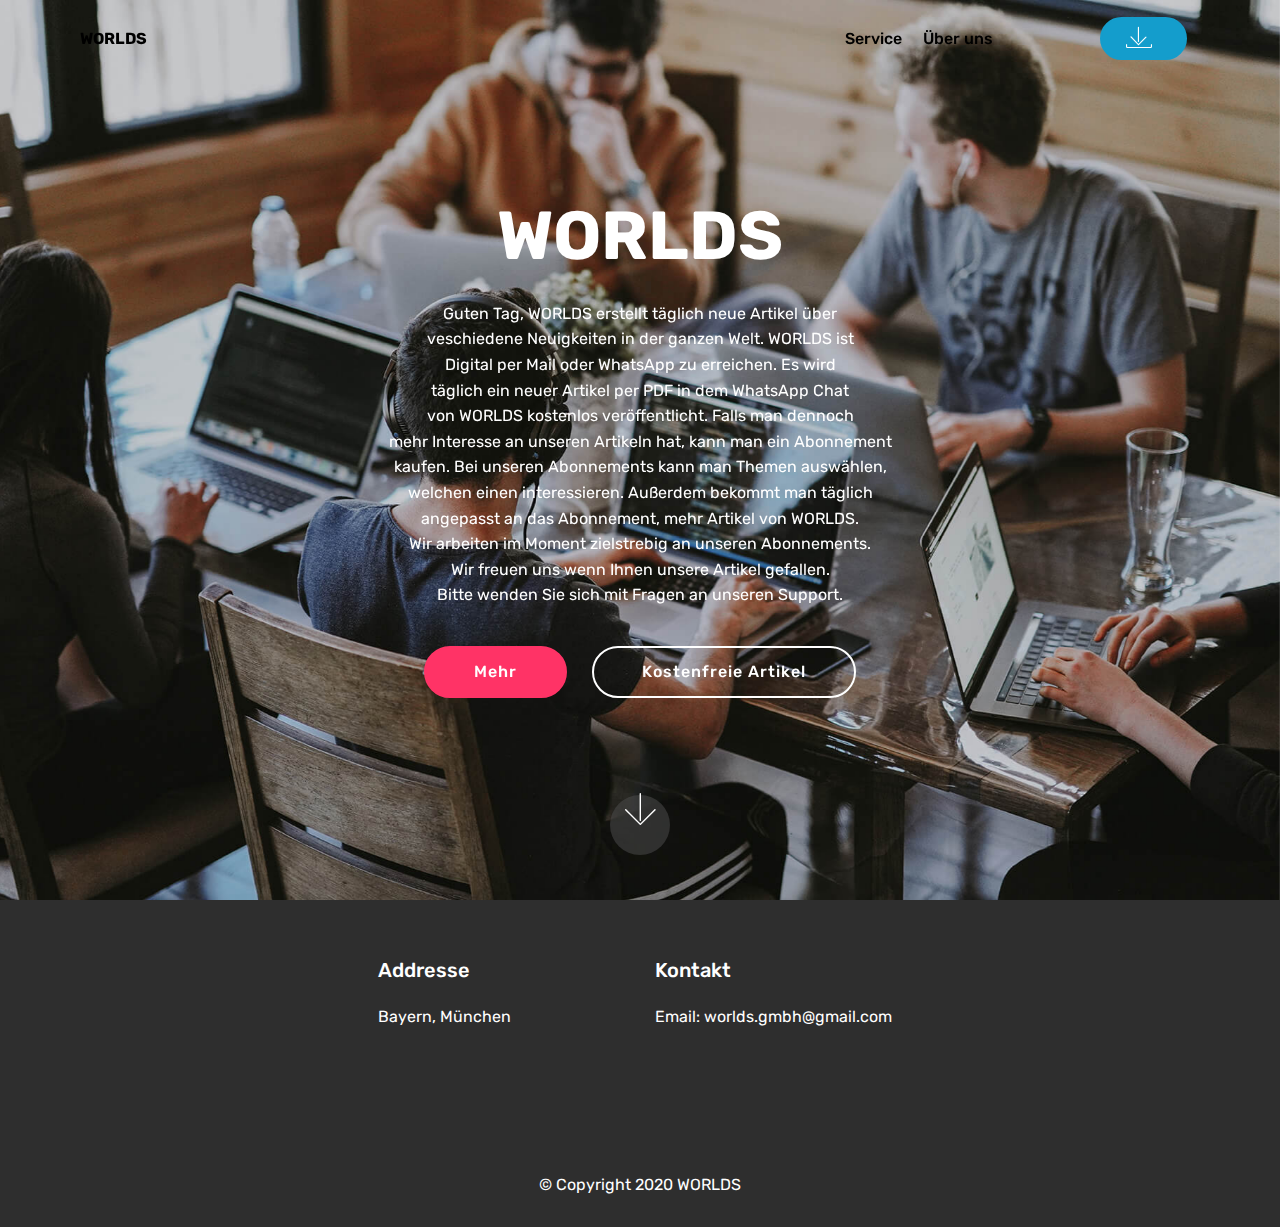
==== commit 2d86d3c6: "create github pages" ====
--- a/index.html
+++ b/index.html
@@ -41,26 +41,27 @@
         <div class="menu-logo">
             <div class="navbar-brand">
                 
-                <span class="navbar-caption-wrap"><a class="navbar-caption text-white display-4" href="index.html">
+                <span class="navbar-caption-wrap"><a class="navbar-caption text-black display-4" href="index.html">
                         WORLDS</a></span>
             </div>
         </div>
         <div class="collapse navbar-collapse" id="navbarSupportedContent">
-            <ul class="navbar-nav nav-dropdown nav-right" data-app-modern-menu="true"><li class="nav-item">
-                    <a class="nav-link link text-white display-4" href="page1.html">
+            <ul class="navbar-nav nav-dropdown" data-app-modern-menu="true"><li class="nav-item">
+                    <a class="nav-link link text-black display-4" href="page1.html">
                         
                         Service</a>
                 </li>
                 <li class="nav-item">
-                    <a class="nav-link link text-white display-4" href="https://mobirise.com">
+                    <a class="nav-link link text-black display-4" href="https://mobirise.com">
                         Über uns &nbsp; &nbsp; &nbsp; &nbsp; &nbsp; &nbsp; &nbsp; &nbsp; &nbsp; &nbsp;&nbsp;</a>
                 </li></ul>
-            
+            <div class="navbar-buttons mbr-section-btn"><a class="btn btn-sm btn-primary display-4" href="https://mobirise.com">
+                    <span class="mbri-save mbr-iconfont mbr-iconfont-btn "><br></span></a></div>
         </div>
     </nav>
 </section>
 
-<section class="engine"><a href="https://mobirise.info/f">simple site creator</a></section><section class="cid-qTkA127IK8 mbr-fullscreen mbr-parallax-background" id="header2-1">
+<section class="engine"><a href="https://mobirise.info/w">free html5 templates</a></section><section class="cid-qTkA127IK8 mbr-fullscreen mbr-parallax-background" id="header2-1">
 
     
 
